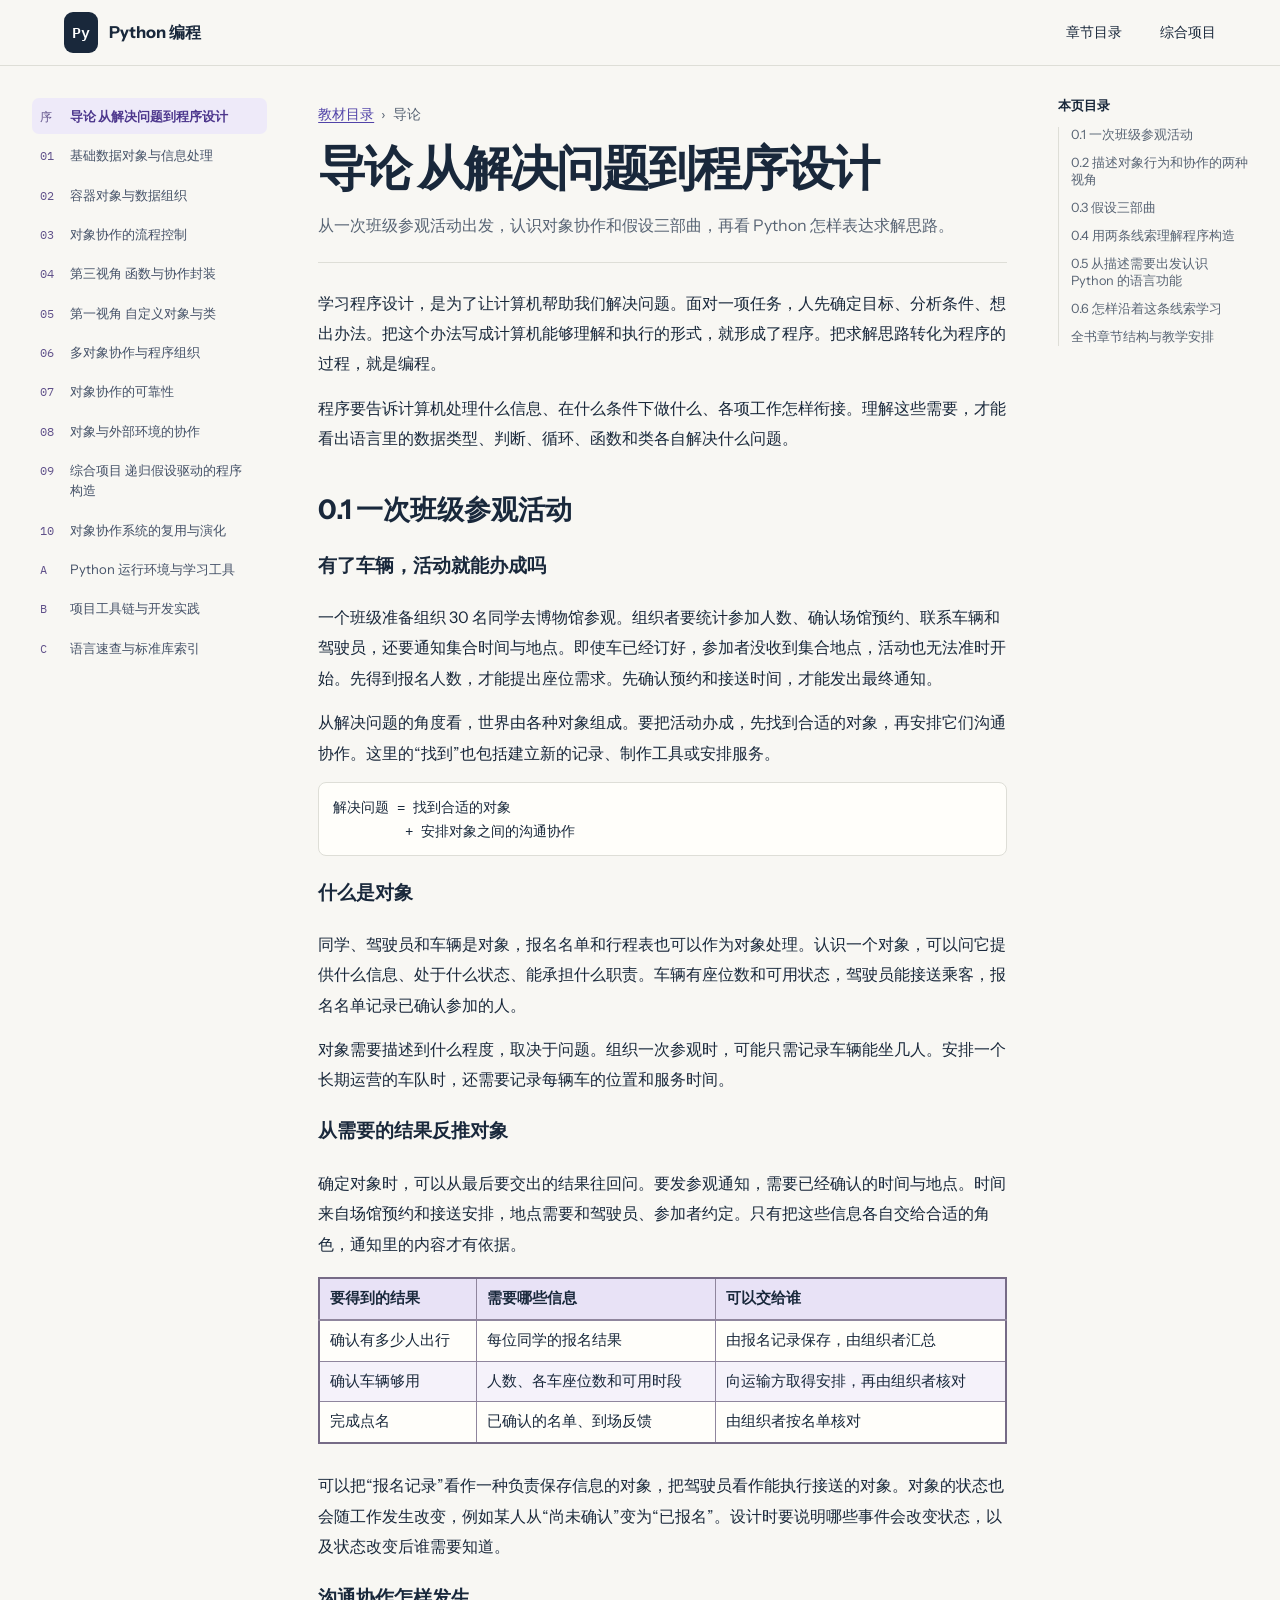
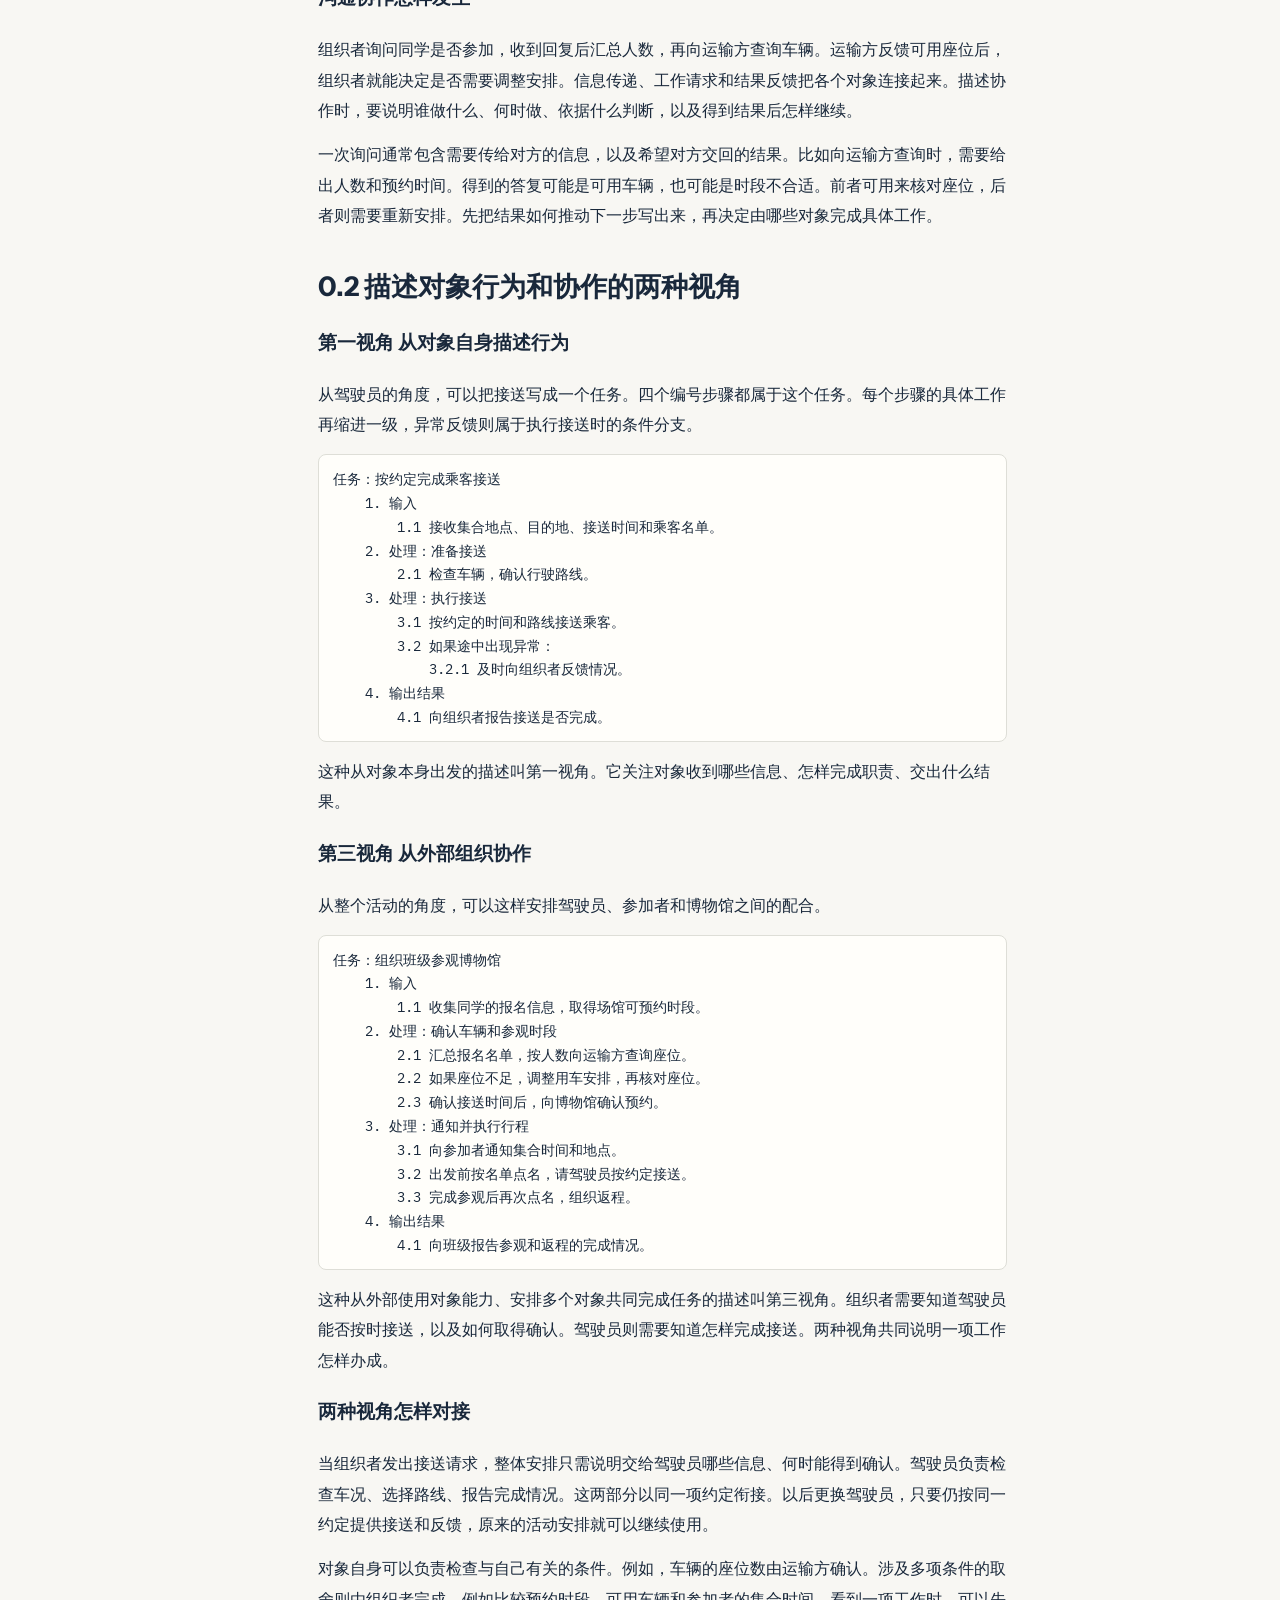
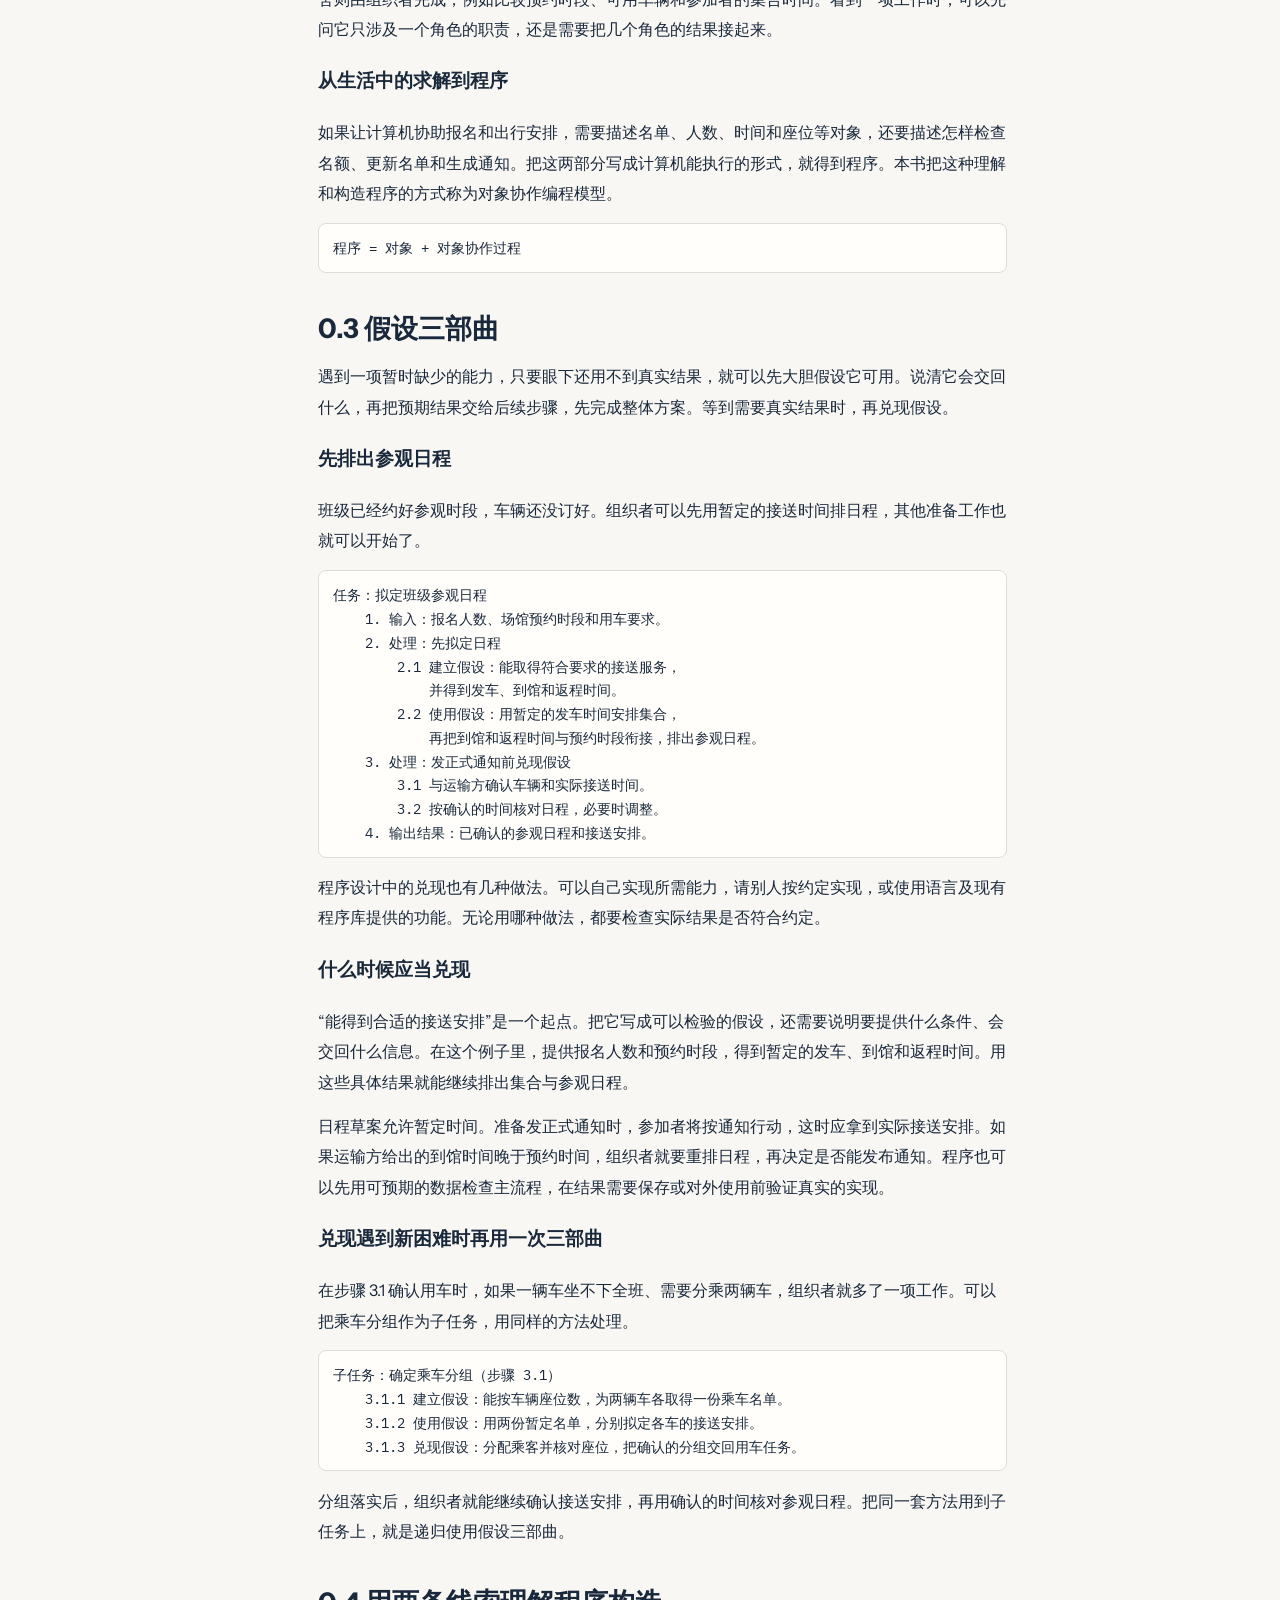
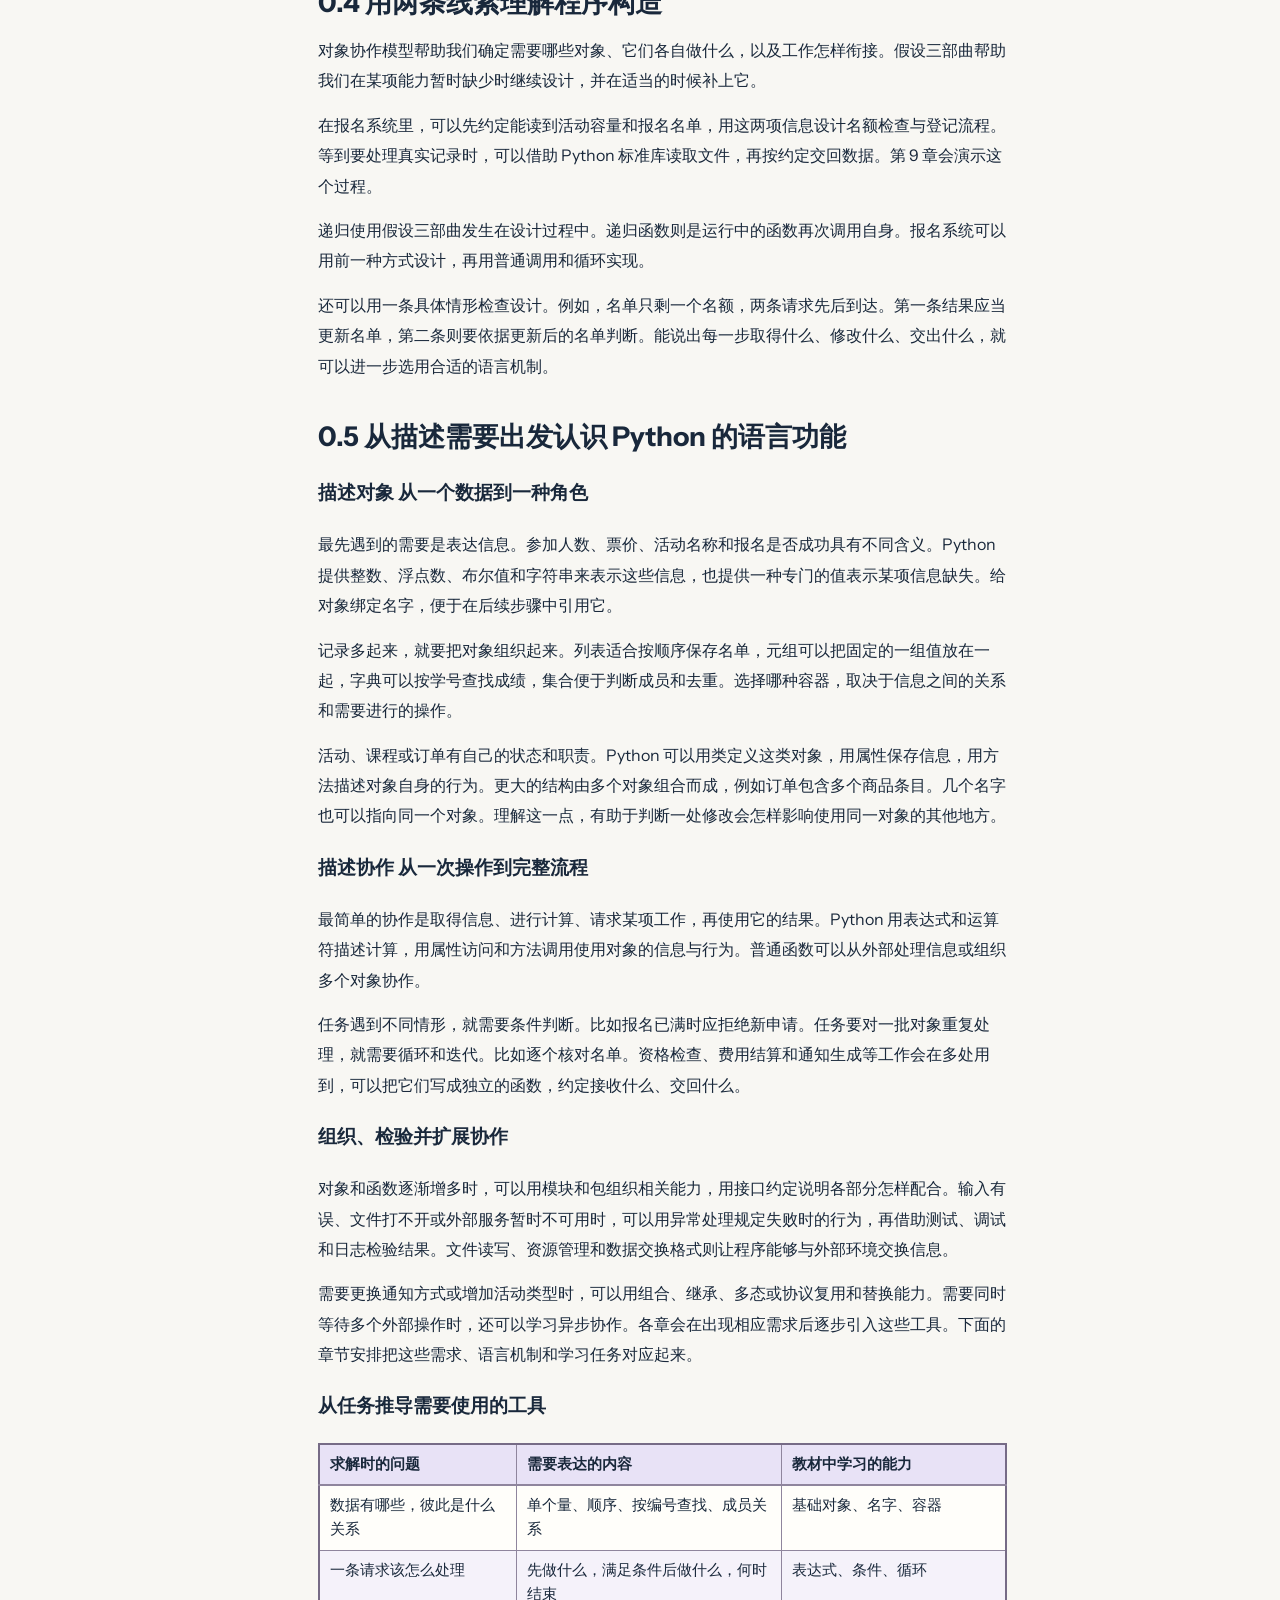
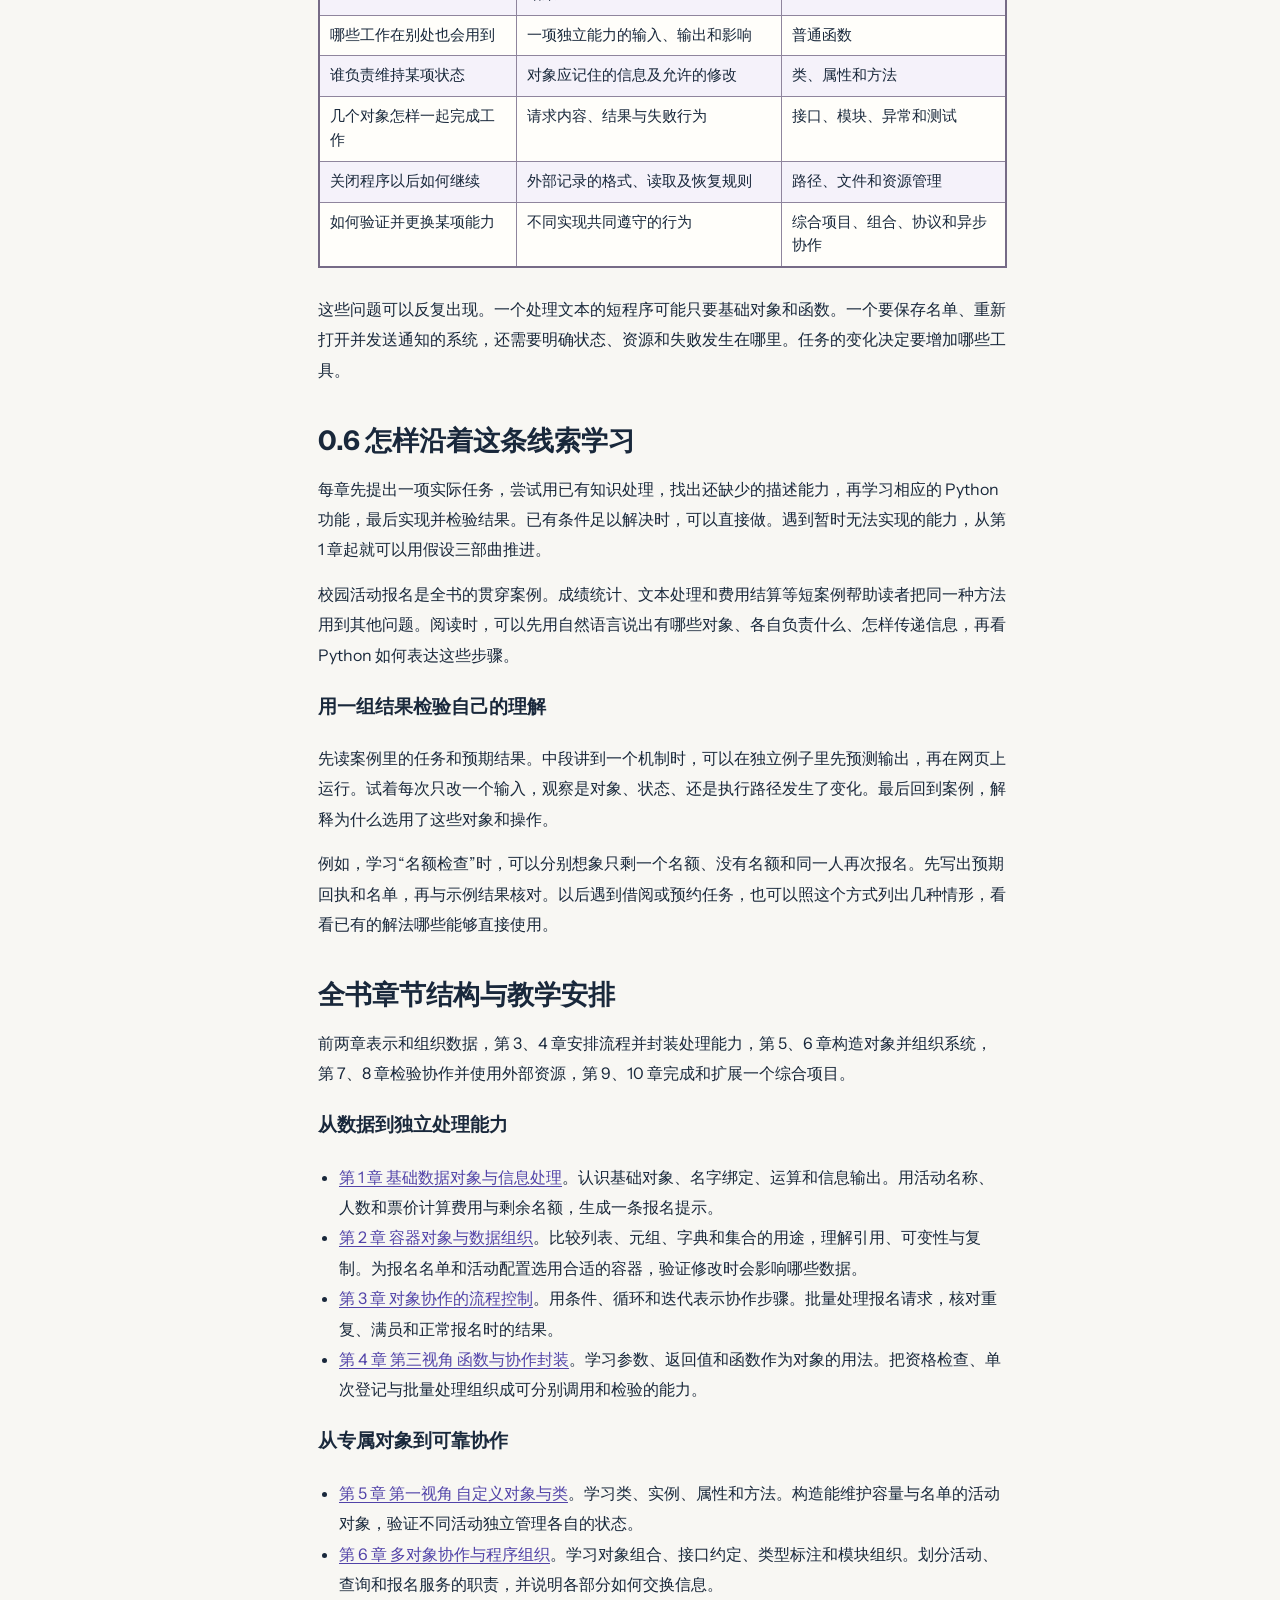
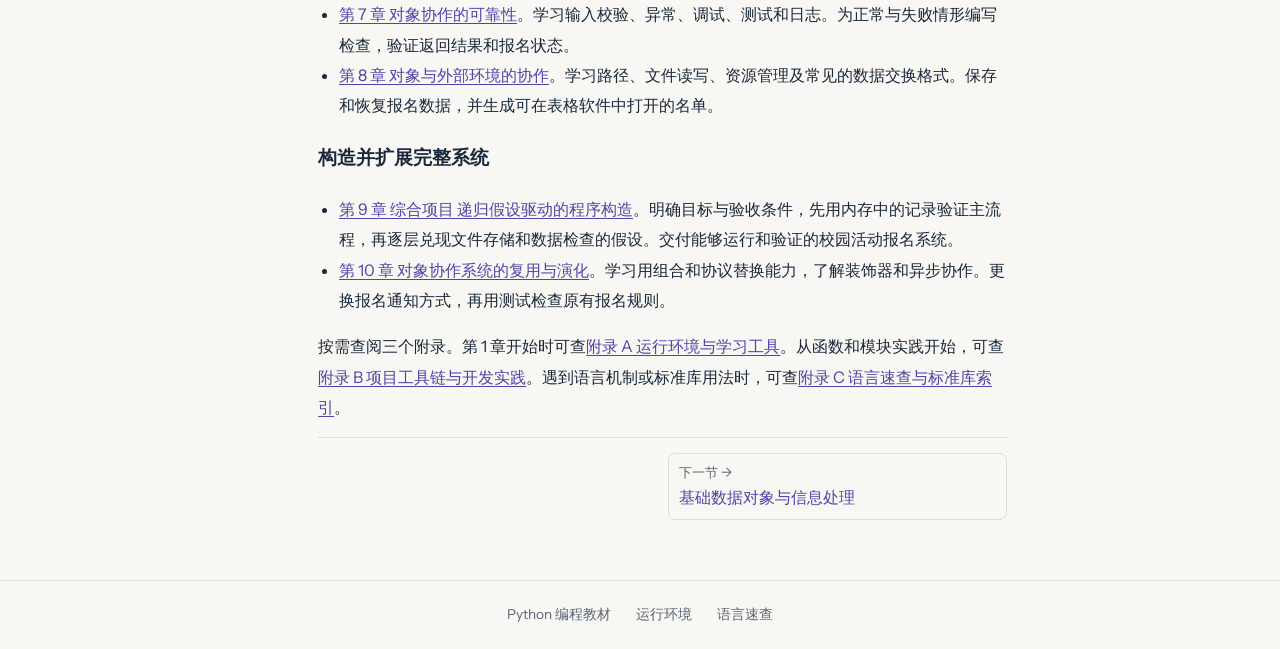
==== docs/chapter-00.html @ 14ff93ca "全面扩写 Python 教材与网页示例" ====
<!doctype html>
<html lang="zh-CN">
<head>
<meta charset="utf-8">
<meta name="viewport" content="width=device-width, initial-scale=1">
<meta name="color-scheme" content="light">
<meta name="description" content="以对象协作和假设三部曲为主线的 Python 编程教材。">
<title>导论 从解决问题到程序设计 · Python 编程</title>
<link rel="stylesheet" href="assets/style.css?v=466d49260340">
<script src="assets/site.js" defer></script>
</head>
<body class="">
<a class="skip" href="#main">跳到正文</a>
<header class="topbar"><div class="top-inner">
<a class="brand" href="index.html"><span aria-hidden="true">Py</span> Python 编程</a>
<nav aria-label="主导航"><a href="index.html#catalog">章节目录</a><a href="chapter-09.html">综合项目</a></nav>
</div></header>

<div class="lesson-layout">
 <aside class="side"><details class="mobile-nav" open><summary>章节目录</summary>
  <nav aria-label="章节目录"><a href="chapter-00.html" aria-current="page"><span class="nav-num">序</span><span>导论 从解决问题到程序设计</span><span class="nav-done" data-done="00"></span></a><a href="chapter-01.html"><span class="nav-num">01</span><span>基础数据对象与信息处理</span><span class="nav-done" data-done="01"></span></a><a href="chapter-02.html"><span class="nav-num">02</span><span>容器对象与数据组织</span><span class="nav-done" data-done="02"></span></a><a href="chapter-03.html"><span class="nav-num">03</span><span>对象协作的流程控制</span><span class="nav-done" data-done="03"></span></a><a href="chapter-04.html"><span class="nav-num">04</span><span>第三视角 函数与协作封装</span><span class="nav-done" data-done="04"></span></a><a href="chapter-05.html"><span class="nav-num">05</span><span>第一视角 自定义对象与类</span><span class="nav-done" data-done="05"></span></a><a href="chapter-06.html"><span class="nav-num">06</span><span>多对象协作与程序组织</span><span class="nav-done" data-done="06"></span></a><a href="chapter-07.html"><span class="nav-num">07</span><span>对象协作的可靠性</span><span class="nav-done" data-done="07"></span></a><a href="chapter-08.html"><span class="nav-num">08</span><span>对象与外部环境的协作</span><span class="nav-done" data-done="08"></span></a><a href="chapter-09.html"><span class="nav-num">09</span><span>综合项目 递归假设驱动的程序构造</span><span class="nav-done" data-done="09"></span></a><a href="chapter-10.html"><span class="nav-num">10</span><span>对象协作系统的复用与演化</span><span class="nav-done" data-done="10"></span></a><a href="chapter-A.html"><span class="nav-num">A</span><span>Python 运行环境与学习工具</span><span class="nav-done" data-done="A"></span></a><a href="chapter-B.html"><span class="nav-num">B</span><span>项目工具链与开发实践</span><span class="nav-done" data-done="B"></span></a><a href="chapter-C.html"><span class="nav-num">C</span><span>语言速查与标准库索引</span><span class="nav-done" data-done="C"></span></a></nav>
 </details></aside>
 <main id="main" class="lesson">
  <header class="lesson-head"><div class="crumb"><a href="index.html#catalog">教材目录</a> <span>›</span> 导论</div>
  <h1>导论 从解决问题到程序设计</h1><p>从一次班级参观活动出发，认识对象协作和假设三部曲，再看 Python 怎样表达求解思路。</p></header>
  <details class="lesson-contents"><summary>本页目录</summary>
   <nav aria-label="本页目录"><ol><li><a href="#section-1">0.1 一次班级参观活动</a></li><li><a href="#section-2">0.2 描述对象行为和协作的两种视角</a></li><li><a href="#section-3">0.3 假设三部曲</a></li><li><a href="#section-4">0.4 用两条线索理解程序构造</a></li><li><a href="#section-5">0.5 从描述需要出发认识 Python 的语言功能</a></li><li><a href="#section-6">0.6 怎样沿着这条线索学习</a></li><li><a href="#section-7">全书章节结构与教学安排</a></li></ol></nav>
  </details>
  <article><p>学习程序设计，是为了让计算机帮助我们解决问题。面对一项任务，人先确定目标、分析条件、想出办法。把这个办法写成计算机能够理解和执行的形式，就形成了程序。把求解思路转化为程序的过程，就是编程。</p>
<p>程序要告诉计算机处理什么信息、在什么条件下做什么、各项工作怎样衔接。理解这些需要，才能看出语言里的数据类型、判断、循环、函数和类各自解决什么问题。</p>
<h2 id="section-1">0.1 一次班级参观活动</h2>
<h3>有了车辆，活动就能办成吗</h3>
<p>一个班级准备组织 30 名同学去博物馆参观。组织者要统计参加人数、确认场馆预约、联系车辆和驾驶员，还要通知集合时间与地点。即使车已经订好，参加者没收到集合地点，活动也无法准时开始。先得到报名人数，才能提出座位需求。先确认预约和接送时间，才能发出最终通知。</p>
<p>从解决问题的角度看，世界由各种对象组成。要把活动办成，先找到合适的对象，再安排它们沟通协作。这里的“找到”也包括建立新的记录、制作工具或安排服务。</p>
<pre class="listing">解决问题 = 找到合适的对象
         + 安排对象之间的沟通协作</pre>
<h3>什么是对象</h3>
<p>同学、驾驶员和车辆是对象，报名名单和行程表也可以作为对象处理。认识一个对象，可以问它提供什么信息、处于什么状态、能承担什么职责。车辆有座位数和可用状态，驾驶员能接送乘客，报名名单记录已确认参加的人。</p>
<p>对象需要描述到什么程度，取决于问题。组织一次参观时，可能只需记录车辆能坐几人。安排一个长期运营的车队时，还需要记录每辆车的位置和服务时间。</p>
<h3>从需要的结果反推对象</h3>
<p>确定对象时，可以从最后要交出的结果往回问。要发参观通知，需要已经确认的时间与地点。时间来自场馆预约和接送安排，地点需要和驾驶员、参加者约定。只有把这些信息各自交给合适的角色，通知里的内容才有依据。</p>
<div class="lesson-table"><table><thead><tr><th scope="col">要得到的结果</th><th scope="col">需要哪些信息</th><th scope="col">可以交给谁</th></tr></thead><tbody><tr><td>确认有多少人出行</td><td>每位同学的报名结果</td><td>由报名记录保存，由组织者汇总</td></tr><tr><td>确认车辆够用</td><td>人数、各车座位数和可用时段</td><td>向运输方取得安排，再由组织者核对</td></tr><tr><td>完成点名</td><td>已确认的名单、到场反馈</td><td>由组织者按名单核对</td></tr></tbody></table></div>
<p>可以把“报名记录”看作一种负责保存信息的对象，把驾驶员看作能执行接送的对象。对象的状态也会随工作发生改变，例如某人从“尚未确认”变为“已报名”。设计时要说明哪些事件会改变状态，以及状态改变后谁需要知道。</p>
<h3>沟通协作怎样发生</h3>
<p>组织者询问同学是否参加，收到回复后汇总人数，再向运输方查询车辆。运输方反馈可用座位后，组织者就能决定是否需要调整安排。信息传递、工作请求和结果反馈把各个对象连接起来。描述协作时，要说明谁做什么、何时做、依据什么判断，以及得到结果后怎样继续。</p>
<p>一次询问通常包含需要传给对方的信息，以及希望对方交回的结果。比如向运输方查询时，需要给出人数和预约时间。得到的答复可能是可用车辆，也可能是时段不合适。前者可用来核对座位，后者则需要重新安排。先把结果如何推动下一步写出来，再决定由哪些对象完成具体工作。</p>
<h2 id="section-2">0.2 描述对象行为和协作的两种视角</h2>
<h3>第一视角 从对象自身描述行为</h3>
<p>从驾驶员的角度，可以把接送写成一个任务。四个编号步骤都属于这个任务。每个步骤的具体工作再缩进一级，异常反馈则属于执行接送时的条件分支。</p>
<pre class="listing">任务：按约定完成乘客接送
    1. 输入
        1.1 接收集合地点、目的地、接送时间和乘客名单。
    2. 处理：准备接送
        2.1 检查车辆，确认行驶路线。
    3. 处理：执行接送
        3.1 按约定的时间和路线接送乘客。
        3.2 如果途中出现异常：
            3.2.1 及时向组织者反馈情况。
    4. 输出结果
        4.1 向组织者报告接送是否完成。</pre>
<p>这种从对象本身出发的描述叫第一视角。它关注对象收到哪些信息、怎样完成职责、交出什么结果。</p>
<h3>第三视角 从外部组织协作</h3>
<p>从整个活动的角度，可以这样安排驾驶员、参加者和博物馆之间的配合。</p>
<pre class="listing">任务：组织班级参观博物馆
    1. 输入
        1.1 收集同学的报名信息，取得场馆可预约时段。
    2. 处理：确认车辆和参观时段
        2.1 汇总报名名单，按人数向运输方查询座位。
        2.2 如果座位不足，调整用车安排，再核对座位。
        2.3 确认接送时间后，向博物馆确认预约。
    3. 处理：通知并执行行程
        3.1 向参加者通知集合时间和地点。
        3.2 出发前按名单点名，请驾驶员按约定接送。
        3.3 完成参观后再次点名，组织返程。
    4. 输出结果
        4.1 向班级报告参观和返程的完成情况。</pre>
<p>这种从外部使用对象能力、安排多个对象共同完成任务的描述叫第三视角。组织者需要知道驾驶员能否按时接送，以及如何取得确认。驾驶员则需要知道怎样完成接送。两种视角共同说明一项工作怎样办成。</p>
<h3>两种视角怎样对接</h3>
<p>当组织者发出接送请求，整体安排只需说明交给驾驶员哪些信息、何时能得到确认。驾驶员负责检查车况、选择路线、报告完成情况。这两部分以同一项约定衔接。以后更换驾驶员，只要仍按同一约定提供接送和反馈，原来的活动安排就可以继续使用。</p>
<p>对象自身可以负责检查与自己有关的条件。例如，车辆的座位数由运输方确认。涉及多项条件的取舍则由组织者完成，例如比较预约时段、可用车辆和参加者的集合时间。看到一项工作时，可以先问它只涉及一个角色的职责，还是需要把几个角色的结果接起来。</p>
<h3>从生活中的求解到程序</h3>
<p>如果让计算机协助报名和出行安排，需要描述名单、人数、时间和座位等对象，还要描述怎样检查名额、更新名单和生成通知。把这两部分写成计算机能执行的形式，就得到程序。本书把这种理解和构造程序的方式称为对象协作编程模型。</p>
<pre class="listing">程序 = 对象 + 对象协作过程</pre>
<h2 id="section-3">0.3 假设三部曲</h2>
<p>遇到一项暂时缺少的能力，只要眼下还用不到真实结果，就可以先大胆假设它可用。说清它会交回什么，再把预期结果交给后续步骤，先完成整体方案。等到需要真实结果时，再兑现假设。</p>
<h3>先排出参观日程</h3>
<p>班级已经约好参观时段，车辆还没订好。组织者可以先用暂定的接送时间排日程，其他准备工作也就可以开始了。</p>
<pre class="listing">任务：拟定班级参观日程
    1. 输入：报名人数、场馆预约时段和用车要求。
    2. 处理：先拟定日程
        2.1 建立假设：能取得符合要求的接送服务，
            并得到发车、到馆和返程时间。
        2.2 使用假设：用暂定的发车时间安排集合，
            再把到馆和返程时间与预约时段衔接，排出参观日程。
    3. 处理：发正式通知前兑现假设
        3.1 与运输方确认车辆和实际接送时间。
        3.2 按确认的时间核对日程，必要时调整。
    4. 输出结果：已确认的参观日程和接送安排。</pre>
<p>程序设计中的兑现也有几种做法。可以自己实现所需能力，请别人按约定实现，或使用语言及现有程序库提供的功能。无论用哪种做法，都要检查实际结果是否符合约定。</p>
<h3>什么时候应当兑现</h3>
<p>“能得到合适的接送安排”是一个起点。把它写成可以检验的假设，还需要说明要提供什么条件、会交回什么信息。在这个例子里，提供报名人数和预约时段，得到暂定的发车、到馆和返程时间。用这些具体结果就能继续排出集合与参观日程。</p>
<p>日程草案允许暂定时间。准备发正式通知时，参加者将按通知行动，这时应拿到实际接送安排。如果运输方给出的到馆时间晚于预约时间，组织者就要重排日程，再决定是否能发布通知。程序也可以先用可预期的数据检查主流程，在结果需要保存或对外使用前验证真实的实现。</p>
<h3>兑现遇到新困难时再用一次三部曲</h3>
<p>在步骤 3.1 确认用车时，如果一辆车坐不下全班、需要分乘两辆车，组织者就多了一项工作。可以把乘车分组作为子任务，用同样的方法处理。</p>
<pre class="listing">子任务：确定乘车分组（步骤 3.1）
    3.1.1 建立假设：能按车辆座位数，为两辆车各取得一份乘车名单。
    3.1.2 使用假设：用两份暂定名单，分别拟定各车的接送安排。
    3.1.3 兑现假设：分配乘客并核对座位，把确认的分组交回用车任务。</pre>
<p>分组落实后，组织者就能继续确认接送安排，再用确认的时间核对参观日程。把同一套方法用到子任务上，就是递归使用假设三部曲。</p>
<h2 id="section-4">0.4 用两条线索理解程序构造</h2>
<p>对象协作模型帮助我们确定需要哪些对象、它们各自做什么，以及工作怎样衔接。假设三部曲帮助我们在某项能力暂时缺少时继续设计，并在适当的时候补上它。</p>
<p>在报名系统里，可以先约定能读到活动容量和报名名单，用这两项信息设计名额检查与登记流程。等到要处理真实记录时，可以借助 Python 标准库读取文件，再按约定交回数据。第 9 章会演示这个过程。</p>
<p>递归使用假设三部曲发生在设计过程中。递归函数则是运行中的函数再次调用自身。报名系统可以用前一种方式设计，再用普通调用和循环实现。</p>
<p>还可以用一条具体情形检查设计。例如，名单只剩一个名额，两条请求先后到达。第一条结果应当更新名单，第二条则要依据更新后的名单判断。能说出每一步取得什么、修改什么、交出什么，就可以进一步选用合适的语言机制。</p>
<h2 id="section-5">0.5 从描述需要出发认识 Python 的语言功能</h2>
<h3>描述对象 从一个数据到一种角色</h3>
<p>最先遇到的需要是表达信息。参加人数、票价、活动名称和报名是否成功具有不同含义。Python 提供整数、浮点数、布尔值和字符串来表示这些信息，也提供一种专门的值表示某项信息缺失。给对象绑定名字，便于在后续步骤中引用它。</p>
<p>记录多起来，就要把对象组织起来。列表适合按顺序保存名单，元组可以把固定的一组值放在一起，字典可以按学号查找成绩，集合便于判断成员和去重。选择哪种容器，取决于信息之间的关系和需要进行的操作。</p>
<p>活动、课程或订单有自己的状态和职责。Python 可以用类定义这类对象，用属性保存信息，用方法描述对象自身的行为。更大的结构由多个对象组合而成，例如订单包含多个商品条目。几个名字也可以指向同一个对象。理解这一点，有助于判断一处修改会怎样影响使用同一对象的其他地方。</p>
<h3>描述协作 从一次操作到完整流程</h3>
<p>最简单的协作是取得信息、进行计算、请求某项工作，再使用它的结果。Python 用表达式和运算符描述计算，用属性访问和方法调用使用对象的信息与行为。普通函数可以从外部处理信息或组织多个对象协作。</p>
<p>任务遇到不同情形，就需要条件判断。比如报名已满时应拒绝新申请。任务要对一批对象重复处理，就需要循环和迭代。比如逐个核对名单。资格检查、费用结算和通知生成等工作会在多处用到，可以把它们写成独立的函数，约定接收什么、交回什么。</p>
<h3>组织、检验并扩展协作</h3>
<p>对象和函数逐渐增多时，可以用模块和包组织相关能力，用接口约定说明各部分怎样配合。输入有误、文件打不开或外部服务暂时不可用时，可以用异常处理规定失败时的行为，再借助测试、调试和日志检验结果。文件读写、资源管理和数据交换格式则让程序能够与外部环境交换信息。</p>
<p>需要更换通知方式或增加活动类型时，可以用组合、继承、多态或协议复用和替换能力。需要同时等待多个外部操作时，还可以学习异步协作。各章会在出现相应需求后逐步引入这些工具。下面的章节安排把这些需求、语言机制和学习任务对应起来。</p>
<h3>从任务推导需要使用的工具</h3>
<div class="lesson-table"><table><thead><tr><th scope="col">求解时的问题</th><th scope="col">需要表达的内容</th><th scope="col">教材中学习的能力</th></tr></thead><tbody><tr><td>数据有哪些，彼此是什么关系</td><td>单个量、顺序、按编号查找、成员关系</td><td>基础对象、名字、容器</td></tr><tr><td>一条请求该怎么处理</td><td>先做什么，满足条件后做什么，何时结束</td><td>表达式、条件、循环</td></tr><tr><td>哪些工作在别处也会用到</td><td>一项独立能力的输入、输出和影响</td><td>普通函数</td></tr><tr><td>谁负责维持某项状态</td><td>对象应记住的信息及允许的修改</td><td>类、属性和方法</td></tr><tr><td>几个对象怎样一起完成工作</td><td>请求内容、结果与失败行为</td><td>接口、模块、异常和测试</td></tr><tr><td>关闭程序以后如何继续</td><td>外部记录的格式、读取及恢复规则</td><td>路径、文件和资源管理</td></tr><tr><td>如何验证并更换某项能力</td><td>不同实现共同遵守的行为</td><td>综合项目、组合、协议和异步协作</td></tr></tbody></table></div>
<p>这些问题可以反复出现。一个处理文本的短程序可能只要基础对象和函数。一个要保存名单、重新打开并发送通知的系统，还需要明确状态、资源和失败发生在哪里。任务的变化决定要增加哪些工具。</p>
<h2 id="section-6">0.6 怎样沿着这条线索学习</h2>
<p>每章先提出一项实际任务，尝试用已有知识处理，找出还缺少的描述能力，再学习相应的 Python 功能，最后实现并检验结果。已有条件足以解决时，可以直接做。遇到暂时无法实现的能力，从第 1 章起就可以用假设三部曲推进。</p>
<p>校园活动报名是全书的贯穿案例。成绩统计、文本处理和费用结算等短案例帮助读者把同一种方法用到其他问题。阅读时，可以先用自然语言说出有哪些对象、各自负责什么、怎样传递信息，再看 Python 如何表达这些步骤。</p>
<h3>用一组结果检验自己的理解</h3>
<p>先读案例里的任务和预期结果。中段讲到一个机制时，可以在独立例子里先预测输出，再在网页上运行。试着每次只改一个输入，观察是对象、状态、还是执行路径发生了变化。最后回到案例，解释为什么选用了这些对象和操作。</p>
<p>例如，学习“名额检查”时，可以分别想象只剩一个名额、没有名额和同一人再次报名。先写出预期回执和名单，再与示例结果核对。以后遇到借阅或预约任务，也可以照这个方式列出几种情形，看看已有的解法哪些能够直接使用。</p>
<h2 id="section-7">全书章节结构与教学安排</h2>
<p>前两章表示和组织数据，第 3、4 章安排流程并封装处理能力，第 5、6 章构造对象并组织系统，第 7、8 章检验协作并使用外部资源，第 9、10 章完成和扩展一个综合项目。</p>
<h3>从数据到独立处理能力</h3>
<ul><li><a href="chapter-01.html">第 1 章 基础数据对象与信息处理</a>。认识基础对象、名字绑定、运算和信息输出。用活动名称、人数和票价计算费用与剩余名额，生成一条报名提示。</li><li><a href="chapter-02.html">第 2 章 容器对象与数据组织</a>。比较列表、元组、字典和集合的用途，理解引用、可变性与复制。为报名名单和活动配置选用合适的容器，验证修改时会影响哪些数据。</li><li><a href="chapter-03.html">第 3 章 对象协作的流程控制</a>。用条件、循环和迭代表示协作步骤。批量处理报名请求，核对重复、满员和正常报名时的结果。</li><li><a href="chapter-04.html">第 4 章 第三视角 函数与协作封装</a>。学习参数、返回值和函数作为对象的用法。把资格检查、单次登记与批量处理组织成可分别调用和检验的能力。</li></ul>
<h3>从专属对象到可靠协作</h3>
<ul><li><a href="chapter-05.html">第 5 章 第一视角 自定义对象与类</a>。学习类、实例、属性和方法。构造能维护容量与名单的活动对象，验证不同活动独立管理各自的状态。</li><li><a href="chapter-06.html">第 6 章 多对象协作与程序组织</a>。学习对象组合、接口约定、类型标注和模块组织。划分活动、查询和报名服务的职责，并说明各部分如何交换信息。</li><li><a href="chapter-07.html">第 7 章 对象协作的可靠性</a>。学习输入校验、异常、调试、测试和日志。为正常与失败情形编写检查，验证返回结果和报名状态。</li><li><a href="chapter-08.html">第 8 章 对象与外部环境的协作</a>。学习路径、文件读写、资源管理及常见的数据交换格式。保存和恢复报名数据，并生成可在表格软件中打开的名单。</li></ul>
<h3>构造并扩展完整系统</h3>
<ul><li><a href="chapter-09.html">第 9 章 综合项目 递归假设驱动的程序构造</a>。明确目标与验收条件，先用内存中的记录验证主流程，再逐层兑现文件存储和数据检查的假设。交付能够运行和验证的校园活动报名系统。</li><li><a href="chapter-10.html">第 10 章 对象协作系统的复用与演化</a>。学习用组合和协议替换能力，了解装饰器和异步协作。更换报名通知方式，再用测试检查原有报名规则。</li></ul>
<p>按需查阅三个附录。第 1 章开始时可查<a href="chapter-A.html">附录 A 运行环境与学习工具</a>。从函数和模块实践开始，可查<a href="chapter-B.html">附录 B 项目工具链与开发实践</a>。遇到语言机制或标准库用法时，可查<a href="chapter-C.html">附录 C 语言速查与标准库索引</a>。</p></article>
  
  <nav class="adjacent" aria-label="前后章节"><span></span><a href="chapter-01.html"><small>下一节 →</small>基础数据对象与信息处理</a></nav>
 </main>
 <aside class="outline"><p>本页目录</p><nav aria-label="本页目录"><ol><li><a href="#section-1">0.1 一次班级参观活动</a></li><li><a href="#section-2">0.2 描述对象行为和协作的两种视角</a></li><li><a href="#section-3">0.3 假设三部曲</a></li><li><a href="#section-4">0.4 用两条线索理解程序构造</a></li><li><a href="#section-5">0.5 从描述需要出发认识 Python 的语言功能</a></li><li><a href="#section-6">0.6 怎样沿着这条线索学习</a></li><li><a href="#section-7">全书章节结构与教学安排</a></li></ol></nav></aside>
</div>
<footer class="site-footer"><a href="index.html">Python 编程教材</a><a href="chapter-A.html">运行环境</a><a href="chapter-C.html">语言速查</a></footer>
</body></html>
---- docs/assets/style.css ----
@import url("https://fonts.googleapis.com/css2?family=IBM+Plex+Mono:wght@400;500;600&family=Instrument+Sans:wght@400;500;600;700&display=swap");

:root {
  --paper: #f8f7f3;
  --white: #fffefa;
  --ink: #19283b;
  --muted: #586474;
  --rule: #deded7;
  --purple: #5143a8;
  --purple-soft: #eeeaf9;
  --peach: #f5e7df;
  --dark: #1b2437;
  --mono: "IBM Plex Mono", Consolas, monospace;
  font-family: "Instrument Sans", "Microsoft YaHei", "PingFang SC", system-ui, sans-serif;
  color: var(--ink);
  background: var(--paper);
}
* { box-sizing: border-box; }
[hidden] { display: none !important; }
html { scroll-padding-top: 82px; }
body { margin: 0; }
a { color: var(--purple); text-underline-offset: 3px; }
a:hover { text-decoration-thickness: 2px; }
button, input, textarea { font: inherit; }
button { cursor: pointer; }
button:disabled { cursor: default; opacity: .58; }
:focus-visible { outline: 3px solid #8264d9; outline-offset: 3px; }
.skip { position: fixed; top: 12px; left: 12px; transform: translateY(-180%); background: white; z-index: 20; padding: 10px; }
.skip:focus { transform: none; }
.topbar { position: sticky; top: 0; z-index: 4; background: var(--paper); border-bottom: 1px solid var(--rule); }
.top-inner { max-width: 1440px; min-height: 65px; margin: auto; padding: 0 5%; display: flex; align-items: center; justify-content: space-between; gap: 12px; }
.top-inner a { text-decoration: none; color: var(--ink); }
.brand { font-size: 1.03rem; font-weight: 700; display: flex; align-items: center; gap: 11px; white-space: nowrap; }
.brand span { border-radius: 9px; background: var(--ink); color: white; font: 600 .93rem var(--mono); padding: 8px; }
.top-inner nav { display: flex; gap: clamp(12px, 4vw, 38px); font-size: .9rem; }
.top-inner nav a:hover { color: var(--purple); }
.home-width { width: min(1160px, 90%); margin-inline: auto; }
.hero { background: linear-gradient(110deg, #f6eee1 0%, var(--peach) 58%, #eae2f5 100%); border-bottom: 1px solid #e6d8d6; }
.hero-grid { min-height: 438px; display: grid; grid-template-columns: 1fr .85fr; align-items: center; gap: clamp(26px, 6vw, 92px); padding-block: 54px 61px; }
.eyebrow { color: #5d4f82; margin: 0 0 14px; font-size: .92rem; font-weight: 700; letter-spacing: .09em; }
.hero h1 { margin: 0; font-size: clamp(2.65rem, 6vw, 5.35rem); letter-spacing: -.055em; line-height: 1.08; font-weight: 700; }
.hero h1 span { display: block; color: #55427f; font-size: .47em; letter-spacing: -.035em; margin-top: .37em; }
.hero-summary { color: #46536b; font-size: 1rem; line-height: 1.9; max-width: 420px; margin: 22px 0 26px; }
.hero-links { display: flex; gap: 12px; flex-wrap: wrap; }
.primary, .secondary, .complete { display: inline-flex; gap: 14px; align-items: center; padding: 11px 17px; border-radius: 8px; text-decoration: none; font-weight: 700; border: 1px solid transparent; }
.primary { background: var(--purple); color: white; }
.primary:hover { background: #43368e; }
.secondary { color: var(--ink); background: #ffffff62; border-color: #cfc0d2; }
.secondary:hover { background: white; }
.small { padding: 7px 12px; font-size: .86rem; }
.terminal { min-width: 0; align-self: center; background: var(--dark); color: #f0ecfa; border: 1px solid #42516b; border-radius: 17px; overflow: hidden; box-shadow: 0 22px 52px #48335026; transform: rotate(-1.5deg); }
.terminal-bar { display: flex; justify-content: space-between; align-items: center; border-bottom: 1px solid #3d485e; padding: 13px 18px; color: #cbd2e2; font: 500 .76rem var(--mono); gap: 8px; }
.terminal-bar > span:last-child { color: #b7a6ed; font-size: .64rem; }
.lights { display: flex; gap: 5px; }
.lights i, .editor-bar i { width: 8px; height: 8px; display: inline-block; border-radius: 50%; background: #f0a9a0; }
.lights i:nth-child(2) { background: #edca8a; }
.lights i:nth-child(3) { background: #a8d6be; }
.terminal-code { padding: 18px 20px 13px; }
.terminal pre { margin: 0 0 16px; overflow: auto; font: 400 clamp(.72rem, 1.3vw, .95rem)/1.75 var(--mono); }
.terminal pre code { font: inherit; }
.terminal-code .code-comment { color: #aebacf; }
.terminal-code b { color: #efc887; }
.terminal-code strong { color: #c3acf4; }
.terminal-code em { font-style: normal; color: #9fdbbe; }
.terminal-output { color: #b1e0c8; border-top: 1px solid #414c62; padding-top: 12px; font: 500 .87rem var(--mono); }
.terminal-output span { color: #a295d7; margin-right: 6px; }
.terminal > a { display: flex; justify-content: space-between; color: #e0d8f9; padding: 12px 20px; background: #28324a; font-size: .86rem; text-decoration: none; }
.terminal > a:hover { background: #343f5c; }
.catalog { padding-block: 52px 68px; }
.catalog-head { display: flex; justify-content: space-between; align-items: end; gap: 14px; margin-bottom: 20px; }
.catalog-head h2 { font-size: clamp(1.8rem, 4vw, 2.4rem); margin: 0; letter-spacing: -.025em; }
.catalog-head p { margin: 8px 0 0; color: var(--muted); }
.progress { display: grid; gap: 6px; font-size: .86rem; color: var(--muted); }
progress { width: min(155px, 25vw); accent-color: var(--purple); height: 9px; }
.search { display: flex; align-items: center; border: 1px solid var(--rule); border-radius: 9px; background: var(--white); padding: 4px 12px; margin-bottom: 28px; gap: 8px; max-width: 390px; }
.search span { font-size: 1.4rem; color: var(--purple); }
.search input { width: 100%; min-width: 0; padding: 8px 0; border: 0; background: transparent; color: var(--ink); }
.search:focus-within { outline: 2px solid #8264d9; }
.search input:focus { outline: 0; }
.catalog-group + .catalog-group { margin-top: 33px; }
.catalog-group h3 { font-size: 1.1rem; margin: 0 0 11px; }
.catalog-group h3 small { margin-left: 10px; color: var(--muted); font: .74rem var(--mono); }
.catalog-group > div { display: grid; grid-template-columns: repeat(2, minmax(0, 1fr)); gap: 11px; }
.chapter-card { display: grid; grid-template-columns: auto 1fr auto; gap: 13px; align-items: start; min-height: 99px; color: var(--ink); background: var(--white); border: 1px solid var(--rule); border-radius: 11px; padding: 15px; text-decoration: none; }
.chapter-card:hover { border-color: #9e8fca; background: #faf7ff; }
.chapter-num { display: grid; place-items: center; min-width: 36px; min-height: 36px; color: #594699; background: var(--purple-soft); border-radius: 8px; font: 600 .85rem var(--mono); }
.chapter-info { display: grid; gap: 5px; line-height: 1.55; }
.chapter-info > span { color: var(--muted); font-size: .86rem; }
.card-arrow { color: #63548f; }
.done { color: #177347; font-weight: 700; }
.site-footer { display: flex; justify-content: center; flex-wrap: wrap; gap: 25px; border-top: 1px solid var(--rule); padding: 25px 15px; font-size: .85rem; }
.site-footer a { color: var(--muted); text-decoration: none; }
.lesson-layout { width: min(1420px, 95%); margin: auto; display: grid; grid-template-columns: minmax(190px, 235px) minmax(0, 740px) minmax(130px, 190px); justify-content: center; gap: clamp(20px, 4vw, 58px); }
.side, .outline { position: sticky; top: 66px; align-self: start; padding: 32px 0; max-height: calc(100dvh - 66px); overflow: auto; scrollbar-width: thin; }
.side summary { display: none; }
.side nav { display: grid; gap: 3px; }
.side a { display: grid; grid-template-columns: 25px minmax(0, 1fr) 11px; gap: 5px; align-items: baseline; padding: 8px; border-radius: 7px; font-size: .82rem; line-height: 1.55; color: #455268; text-decoration: none; }
.side a:hover, .side a[aria-current] { color: #4d378d; background: var(--purple-soft); }
.side a[aria-current] { font-weight: 700; }
.nav-num { color: #60518a; font: .77rem var(--mono); }
.outline { font-size: .8rem; }
.outline > p { margin: 0 0 12px; font-weight: 700; }
:is(.outline, .lesson-contents) ol { margin: 0; list-style: none; padding: 0 0 0 12px; border-left: 1px solid var(--rule); }
:is(.outline, .lesson-contents) li + li { margin-top: 11px; }
:is(.outline, .lesson-contents) a { color: var(--muted); text-decoration: none; }
:is(.outline, .lesson-contents) a:hover { color: var(--purple); }
.lesson-contents { display: none; }
.lesson { padding: 40px 0 60px; min-width: 0; }
.crumb { color: var(--muted); font-size: .86rem; margin: 0 0 15px; }
.crumb span { margin: 0 4px; }
.lesson-head { padding-bottom: 23px; border-bottom: 1px solid var(--rule); margin-bottom: 25px; }
.lesson h1 { font-size: clamp(2rem, 4vw, 3rem); line-height: 1.22; margin: 0 0 13px; letter-spacing: -.04em; }
.lesson-head p { color: var(--muted); line-height: 1.75; margin: 0; }
article { font-size: 1rem; line-height: 1.9; overflow-wrap: anywhere; }
article h2 { line-height: 1.45; font-size: clamp(1.35rem, 2.7vw, 1.7rem); margin: 36px 0 13px; }
article p { margin: 0 0 14px; }
article ul { padding-left: 1.3em; }
article code { background: var(--purple-soft); color: #48376e; border-radius: 4px; padding: 1px 4px; font: .92em var(--mono); }
.lesson-table, .sim-table { overflow-x: auto; }
.lesson-table { margin: 18px 0 26px; }
article table { width: 100%; border-collapse: collapse; border: 2px solid #766b86; background: var(--white); font-size: .93rem; line-height: 1.6; }
article :is(th, td) { border: 1px solid #8f859d; padding: 8px 10px; text-align: left; vertical-align: top; }
article th { background: #e8e2f6; border-bottom: 2px solid #8f859d; }
article tbody tr:nth-child(even) { background: #f5f2fa; }
.listing { padding: 12px 14px; border: 1px solid var(--rule); border-radius: 8px; background: var(--white); overflow: auto; font: .9rem/1.65 var(--mono); }
.playground { color: #f0ecfa; background: var(--dark); border: 1px solid #33415c; border-radius: 11px; overflow: hidden; margin: 19px 0 25px; }
.editor-bar, .runner-bar { display: flex; flex-wrap: wrap; align-items: center; justify-content: space-between; gap: 7px; padding: 9px 12px; background: #28324a; font-size: .82rem; }
.editor-bar > div { display: flex; align-items: center; gap: 7px; }
.editor-bar i { background: #a8d6be; margin-right: 5px; }
.editor-bar a { color: #e4d7ff; }
.quiet { color: inherit; border: 1px solid currentColor; background: transparent; border-radius: 6px; padding: 4px 8px; font-size: .82rem; }
.quiet:hover { text-decoration: underline; }
.playground textarea { display: block; resize: vertical; min-height: 95px; width: 100%; border: 0; border-radius: 0; padding: 13px 15px; background: #1b2437; color: #e9eef9; font: 400 .88rem/1.65 var(--mono); white-space: pre; tab-size: 4; overflow: auto; }
.playground textarea:focus-visible { outline-offset: -3px; }
.runner-bar { justify-content: start; color: #ced6e8; }
.runner-bar span { margin-left: auto; font-family: var(--mono); }
.output { margin: 0; max-height: 18rem; overflow: auto; padding: 12px 15px; background: #141d2e; color: #b1e0c8; white-space: pre-wrap; font: .86rem/1.65 var(--mono); }
.answer, .quiz, .simulator { background: var(--white); border: 1px solid var(--rule); border-radius: 9px; padding: 14px 17px; margin: 12px 0 22px; }
.answer p, .quiz details p { margin: 10px 0 0; }
summary { cursor: pointer; font-weight: 600; }
.quiz fieldset { border: 0; padding: 0; margin: 0 0 13px; }
.quiz legend { padding: 0; font-weight: 700; }
.quiz label { display: block; margin-top: 7px; }
.quiz input { accent-color: var(--purple); }
.quiz .feedback { margin: 9px 0 0; font-weight: 600; }
.quiz .feedback[data-result="correct"] { color: #176741; }
.quiz details { margin-top: 9px; }
.simulator h3 { margin: 0; }
.simulator label { display: grid; gap: 4px; margin: 0 0 10px; font-size: .88rem; }
.simulator input, .simulator textarea { border: 1px solid #aba7b8; border-radius: 5px; padding: 6px 8px; background: white; color: var(--ink); }
.simulator input { width: 90px; }
.simulator textarea { resize: vertical; }
.sim-actions { display: flex; flex-wrap: wrap; gap: 9px; align-items: center; }
.sim-status { font-size: .84rem; color: var(--muted); }
.sim-table { margin-top: 12px; }
.sim-table table { font-size: .86rem; }
.sim-table :is(th, td) { padding: 5px 7px; }
.complete { margin: 15px 0 22px; color: var(--purple); background: var(--white); border-color: #ad9dcf; }
.complete[aria-pressed="true"] { color: #176741; border-color: #8ab8a2; }
.adjacent { display: grid; grid-template-columns: 1fr 1fr; gap: 10px; border-top: 1px solid var(--rule); padding-top: 15px; }
.adjacent a { border: 1px solid var(--rule); padding: 10px; border-radius: 7px; text-decoration: none; }
.adjacent a:hover { border-color: #ad9dcf; }
.adjacent small { display: block; color: var(--muted); margin-bottom: 5px; }
@media (max-width: 1120px) {
  .lesson-layout { grid-template-columns: minmax(175px, 210px) minmax(0, 720px); }
  .outline { display: none; }
  .lesson-contents { display: block; margin: 0 0 24px; padding: 10px 14px; border: 1px solid var(--rule); border-radius: 7px; background: var(--white); }
  .lesson-contents nav { margin-top: 10px; font-size: .92rem; }
}
@media (max-width: 760px) {
  .hero-grid { grid-template-columns: 1fr; gap: 30px; padding-block: 38px 41px; }
  .terminal { transform: none; }
  .catalog { padding-top: 36px; }
  .catalog-group > div { grid-template-columns: 1fr; }
  .lesson-layout { width: 91%; display: block; }
  .side { position: static; padding: 14px 0 0; max-height: none; }
  .side summary { display: list-item; padding: 8px 10px; background: var(--purple-soft); border-radius: 7px; }
  .side nav { padding-top: 6px; }
  .lesson { padding-top: 24px; }
}
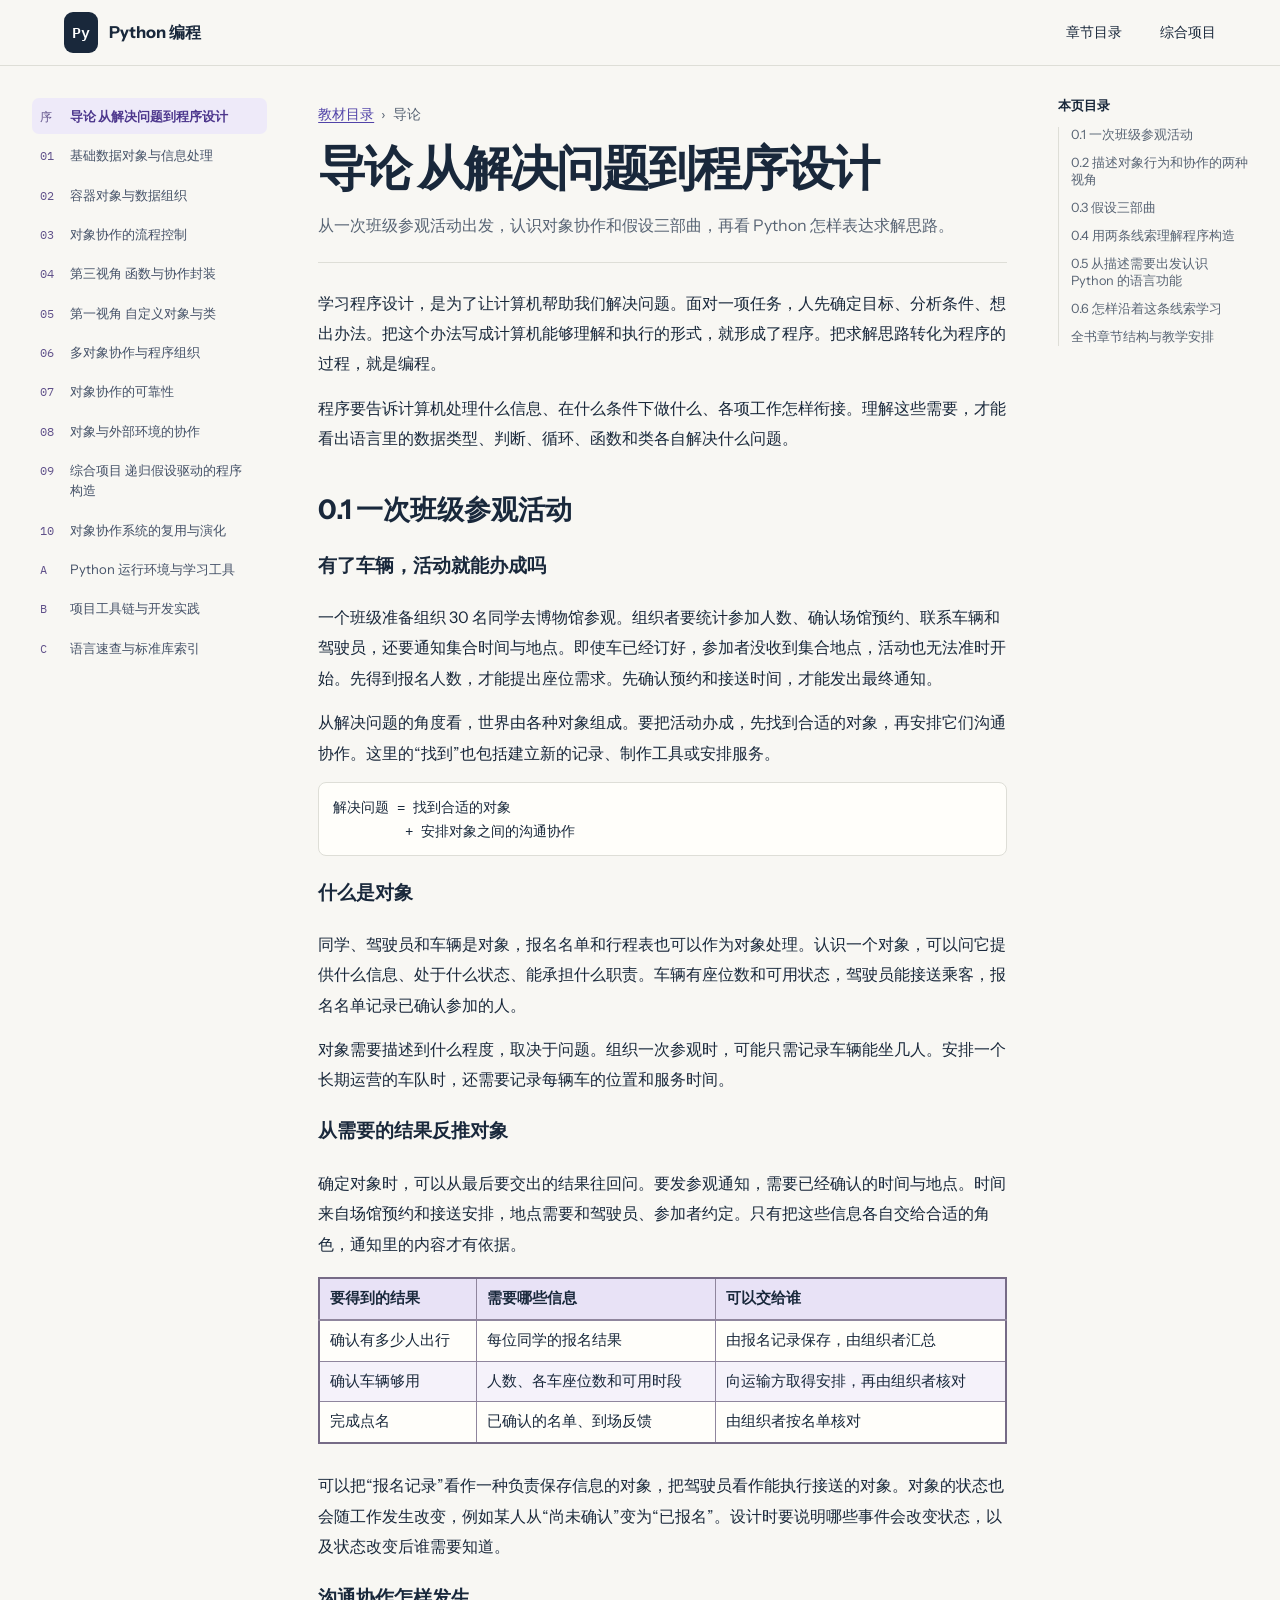
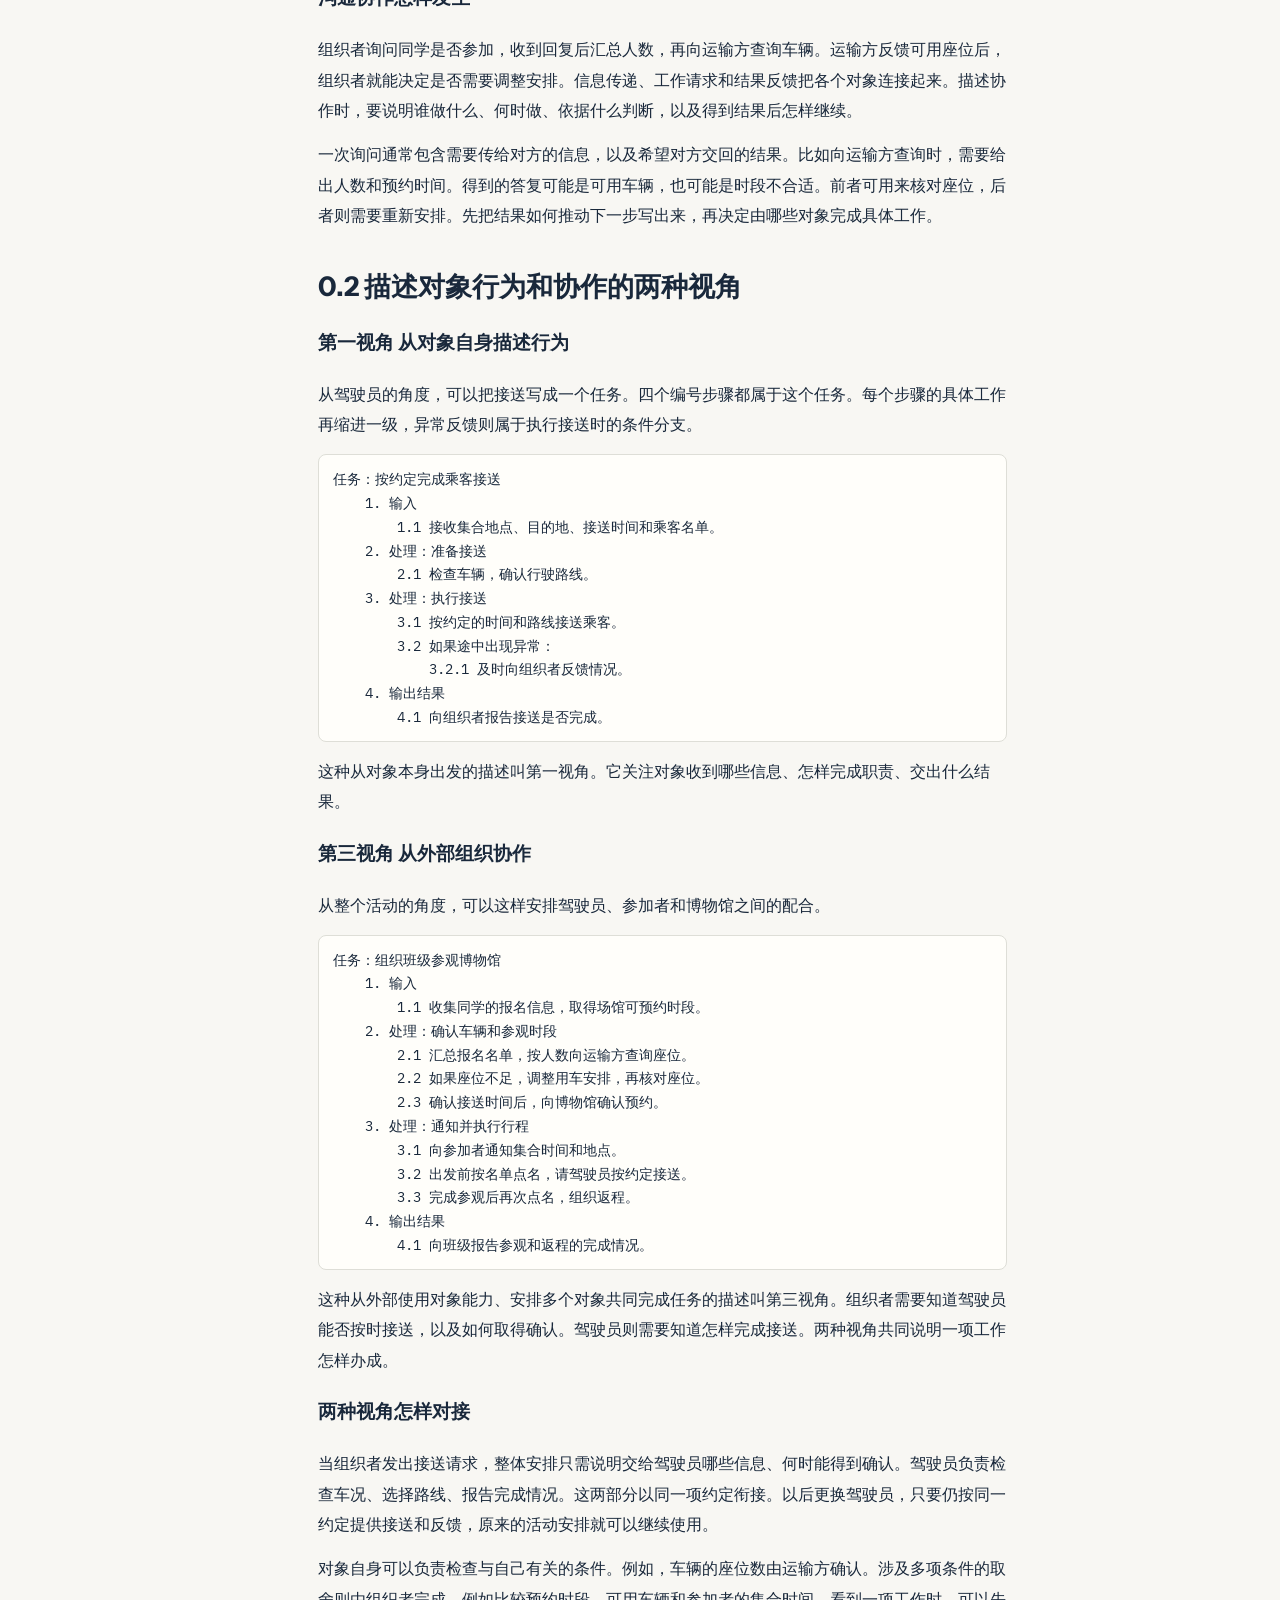
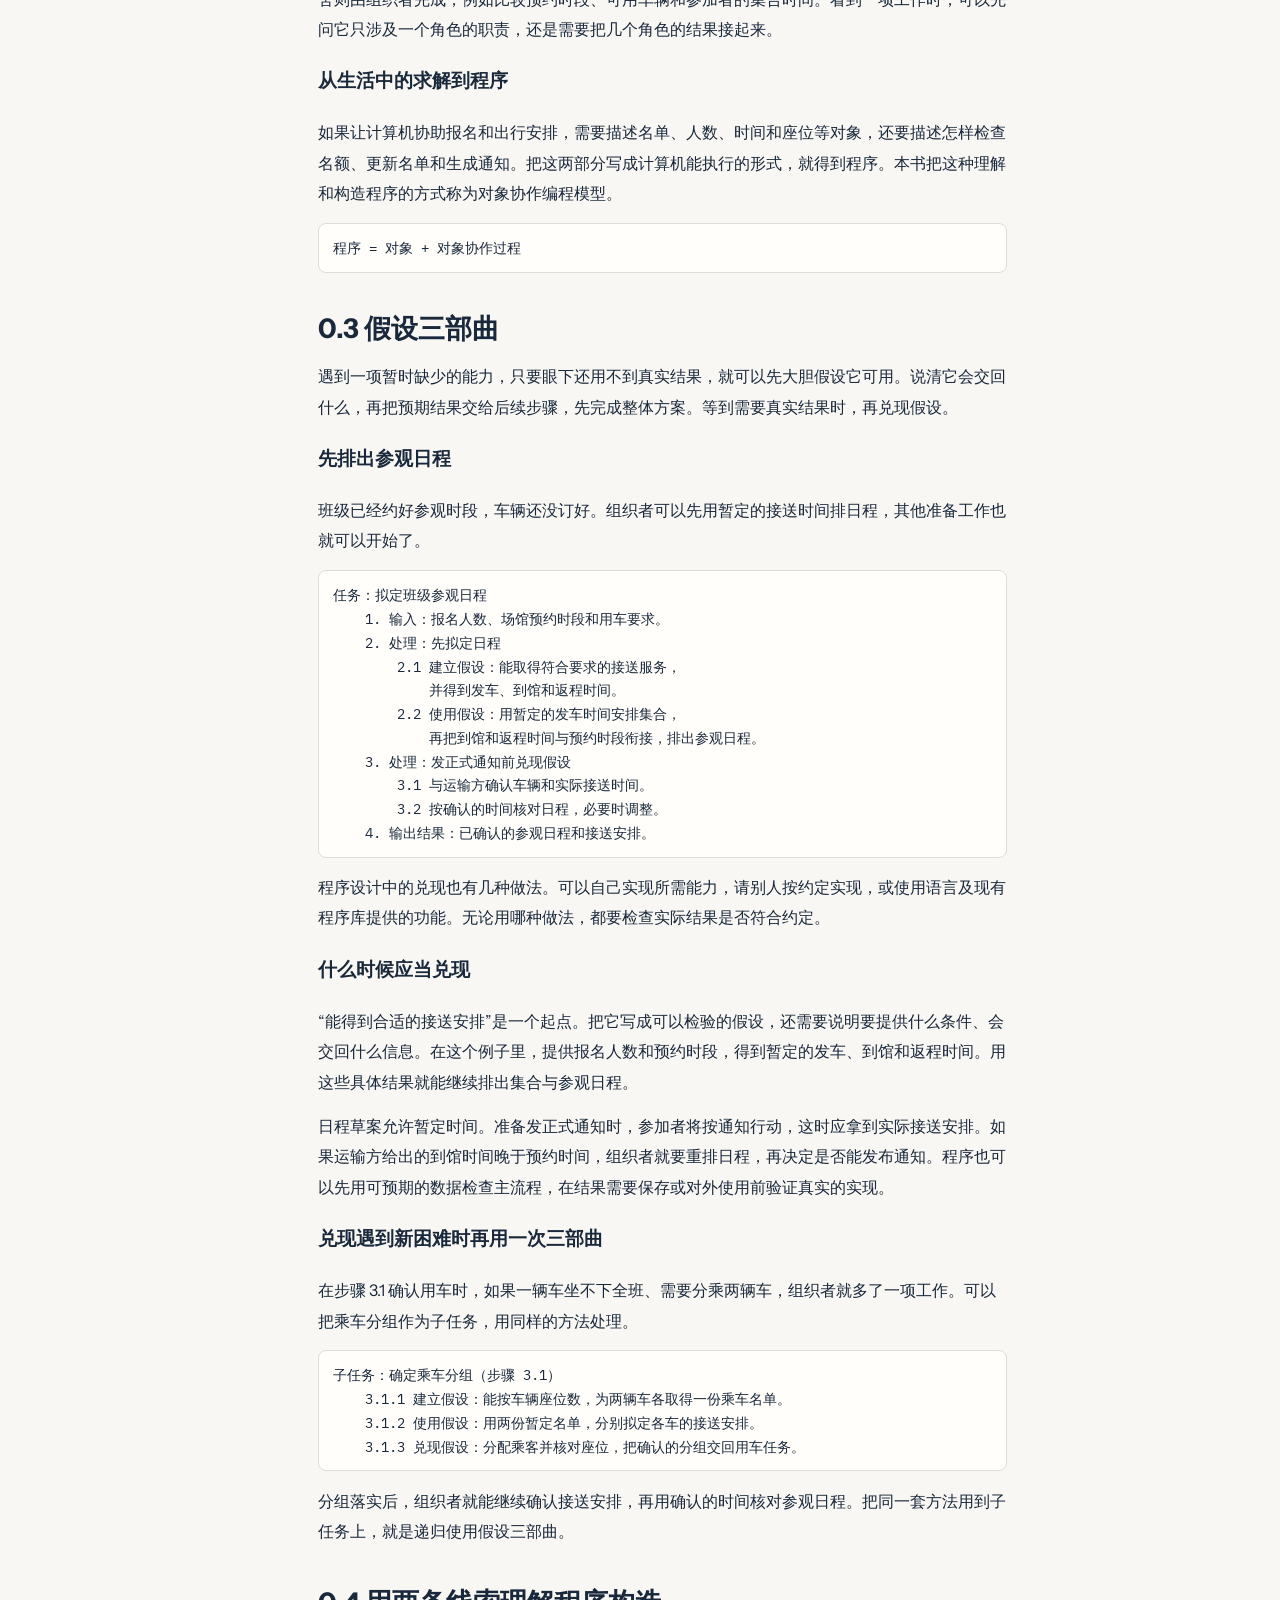
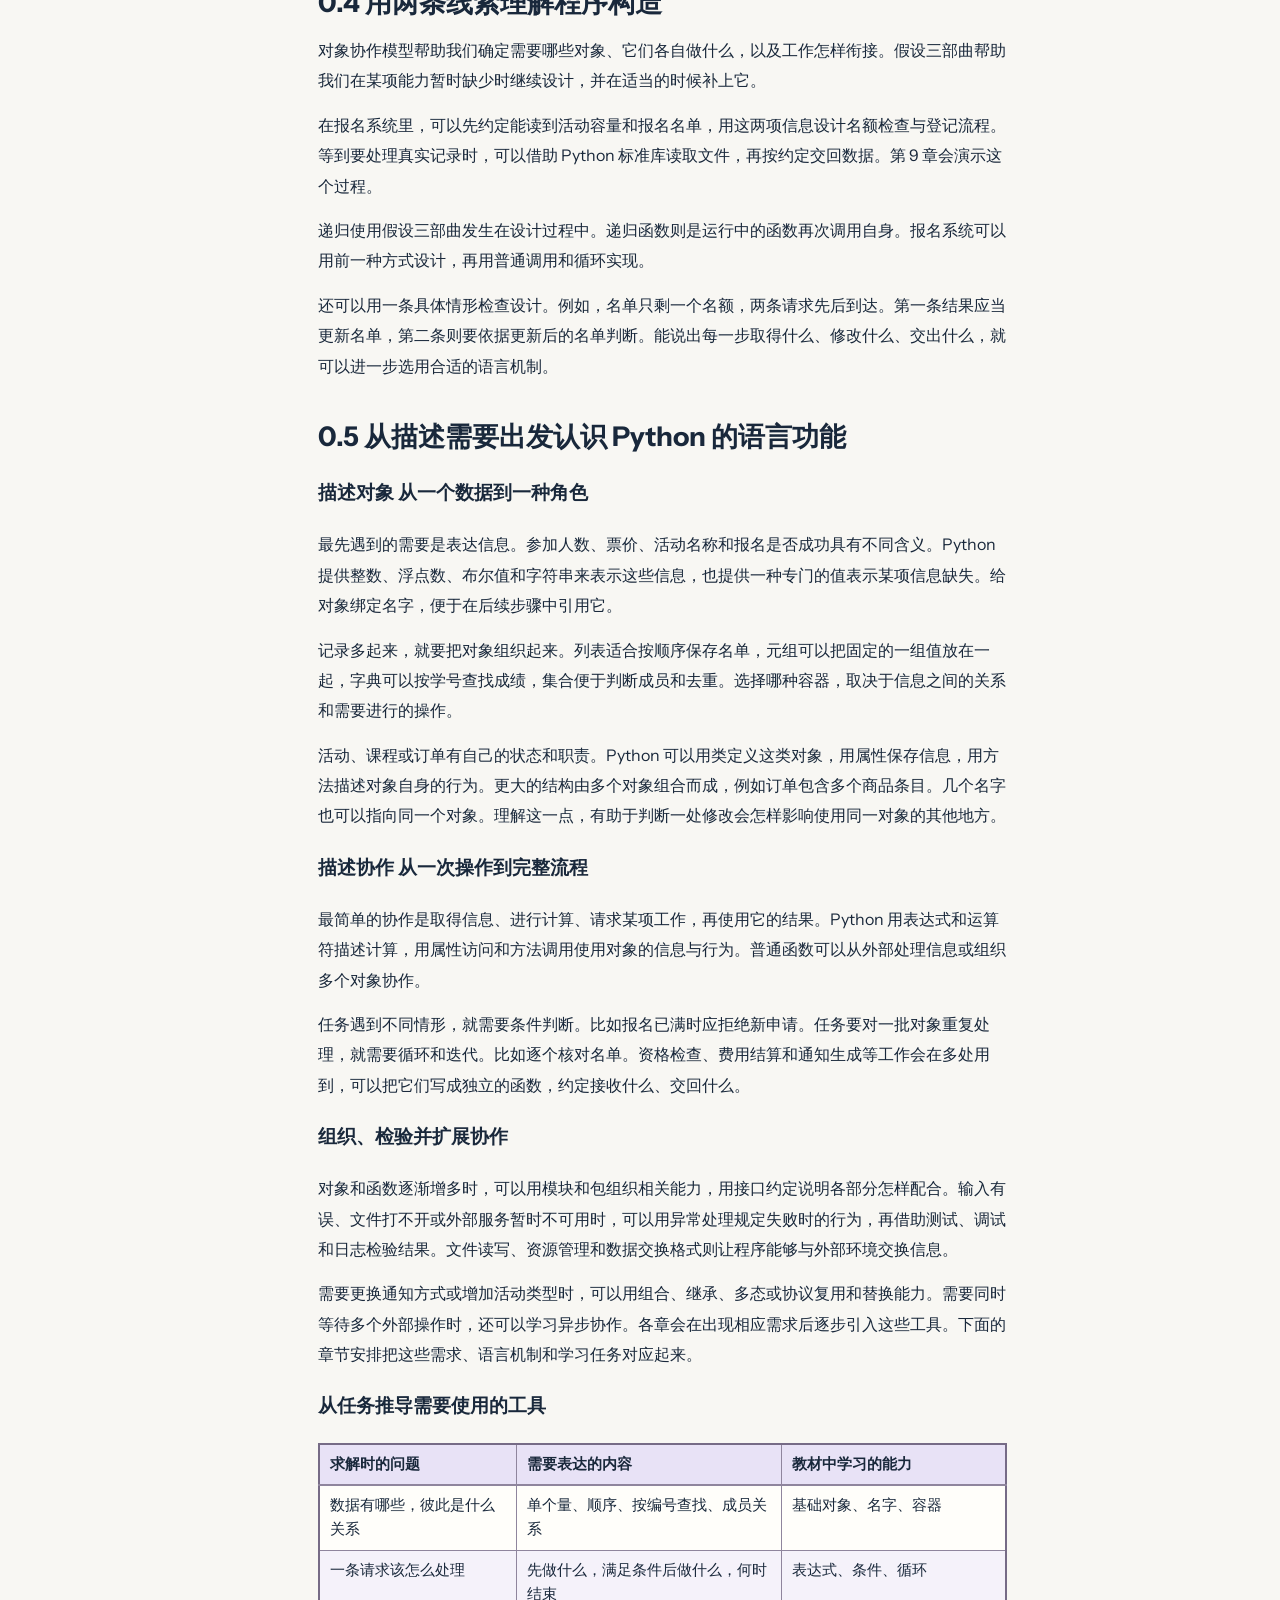
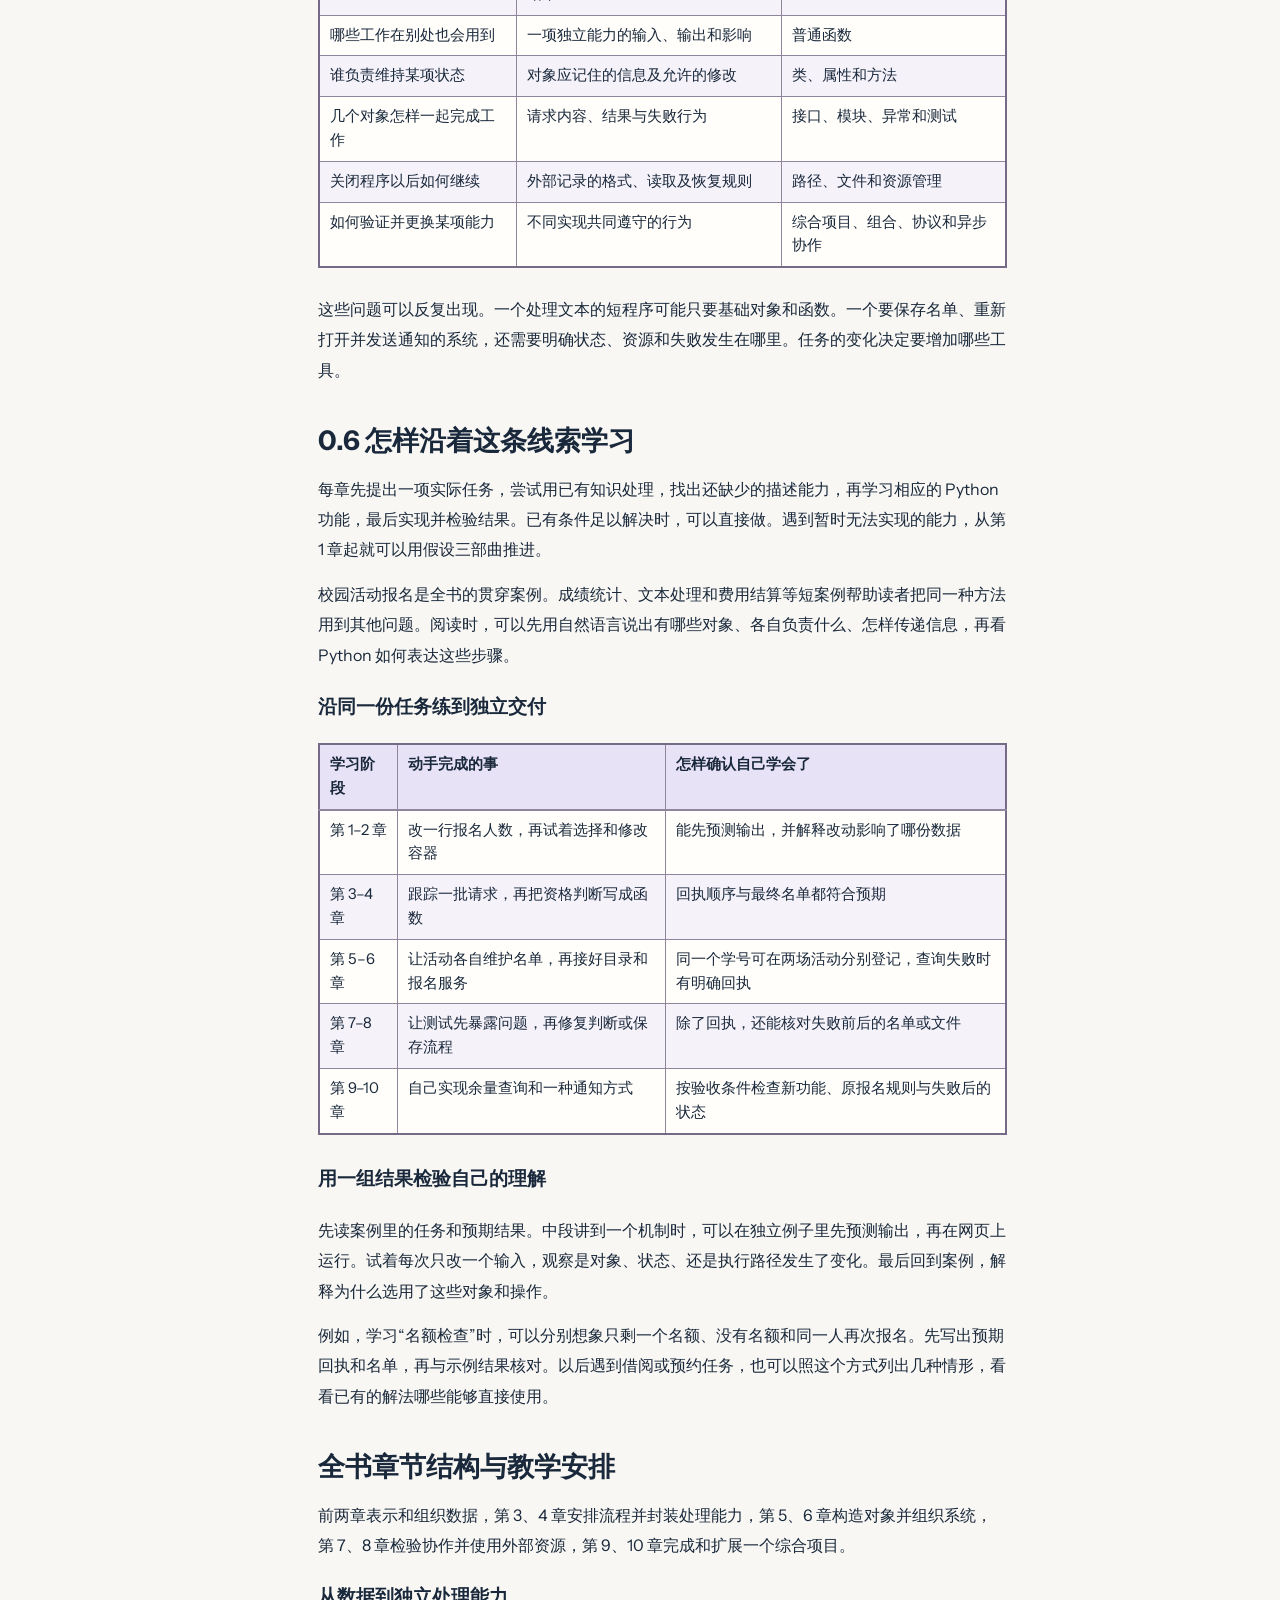
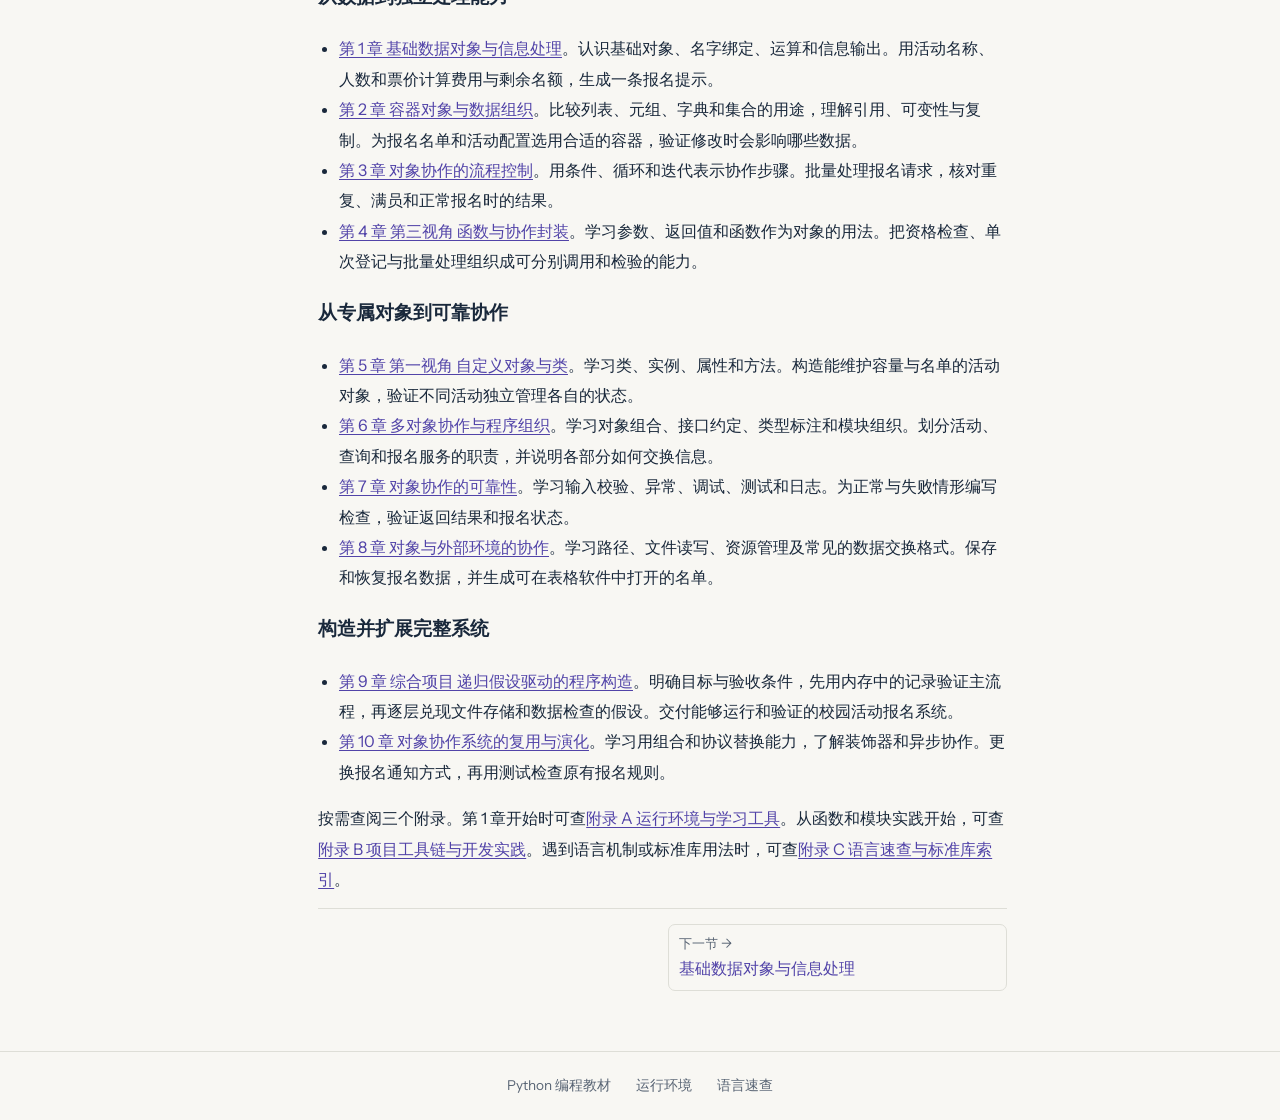
==== commit 9cf3ab5e: "完善教材的学习路径与网页练习" ====
--- a/docs/chapter-00.html
+++ b/docs/chapter-00.html
@@ -6,8 +6,8 @@
 <meta name="color-scheme" content="light">
 <meta name="description" content="以对象协作和假设三部曲为主线的 Python 编程教材。">
 <title>导论 从解决问题到程序设计 · Python 编程</title>
-<link rel="stylesheet" href="assets/style.css?v=466d49260340">
-<script src="assets/site.js" defer></script>
+<link rel="stylesheet" href="assets/style.css?v=271b14c33aec">
+<script src="assets/site.js?v=3370553bec6f" defer></script>
 </head>
 <body class="">
 <a class="skip" href="#main">跳到正文</a>
@@ -129,6 +129,8 @@
 <h2 id="section-6">0.6 怎样沿着这条线索学习</h2>
 <p>每章先提出一项实际任务，尝试用已有知识处理，找出还缺少的描述能力，再学习相应的 Python 功能，最后实现并检验结果。已有条件足以解决时，可以直接做。遇到暂时无法实现的能力，从第 1 章起就可以用假设三部曲推进。</p>
 <p>校园活动报名是全书的贯穿案例。成绩统计、文本处理和费用结算等短案例帮助读者把同一种方法用到其他问题。阅读时，可以先用自然语言说出有哪些对象、各自负责什么、怎样传递信息，再看 Python 如何表达这些步骤。</p>
+<h3>沿同一份任务练到独立交付</h3>
+<div class="lesson-table"><table><thead><tr><th scope="col">学习阶段</th><th scope="col">动手完成的事</th><th scope="col">怎样确认自己学会了</th></tr></thead><tbody><tr><td>第 1–2 章</td><td>改一行报名人数，再试着选择和修改容器</td><td>能先预测输出，并解释改动影响了哪份数据</td></tr><tr><td>第 3–4 章</td><td>跟踪一批请求，再把资格判断写成函数</td><td>回执顺序与最终名单都符合预期</td></tr><tr><td>第 5–6 章</td><td>让活动各自维护名单，再接好目录和报名服务</td><td>同一个学号可在两场活动分别登记，查询失败时有明确回执</td></tr><tr><td>第 7–8 章</td><td>让测试先暴露问题，再修复判断或保存流程</td><td>除了回执，还能核对失败前后的名单或文件</td></tr><tr><td>第 9–10 章</td><td>自己实现余量查询和一种通知方式</td><td>按验收条件检查新功能、原报名规则与失败后的状态</td></tr></tbody></table></div>
 <h3>用一组结果检验自己的理解</h3>
 <p>先读案例里的任务和预期结果。中段讲到一个机制时，可以在独立例子里先预测输出，再在网页上运行。试着每次只改一个输入，观察是对象、状态、还是执行路径发生了变化。最后回到案例，解释为什么选用了这些对象和操作。</p>
 <p>例如，学习“名额检查”时，可以分别想象只剩一个名额、没有名额和同一人再次报名。先写出预期回执和名单，再与示例结果核对。以后遇到借阅或预约任务，也可以照这个方式列出几种情形，看看已有的解法哪些能够直接使用。</p>
--- a/docs/assets/style.css
+++ b/docs/assets/style.css
@@ -41,6 +41,7 @@
 .hero h1 { margin: 0; font-size: clamp(2.65rem, 6vw, 5.35rem); letter-spacing: -.055em; line-height: 1.08; font-weight: 700; }
 .hero h1 span { display: block; color: #55427f; font-size: .47em; letter-spacing: -.035em; margin-top: .37em; }
 .hero-summary { color: #46536b; font-size: 1rem; line-height: 1.9; max-width: 420px; margin: 22px 0 26px; }
+.hero-summary a { font-weight: 700; }
 .hero-links { display: flex; gap: 12px; flex-wrap: wrap; }
 .primary, .secondary, .complete { display: inline-flex; gap: 14px; align-items: center; padding: 11px 17px; border-radius: 8px; text-decoration: none; font-weight: 700; border: 1px solid transparent; }
 .primary { background: var(--purple); color: white; }
@@ -66,6 +67,20 @@
 .terminal-output span { color: #a295d7; margin-right: 6px; }
 .terminal > a { display: flex; justify-content: space-between; color: #e0d8f9; padding: 12px 20px; background: #28324a; font-size: .86rem; text-decoration: none; }
 .terminal > a:hover { background: #343f5c; }
+.home-methods { padding-block: clamp(34px, 5vw, 60px); background: #f2eef6; border-bottom: 1px solid #e3dce9; }
+.home-methods h2 { margin: 0 0 20px; font-size: clamp(1.65rem, 3.5vw, 2.2rem); letter-spacing: -.025em; }
+.methods-grid { display: grid; grid-template-columns: repeat(auto-fit, minmax(min(100%, 360px), 1fr)); gap: clamp(14px, 2.5vw, 28px); }
+.method-card { display: flex; flex-direction: column; padding: clamp(18px, 2.6vw, 29px); background: var(--white); border: 1px solid #ded5e6; border-top: 3px solid var(--purple); border-radius: 11px; }
+.method-card-assumptions { border-top-color: #3f755f; }
+.method-card h3 { margin: 0 0 12px; font-size: clamp(1.25rem, 2.2vw, 1.55rem); line-height: 1.4; }
+.method-card p { margin: 0; color: var(--muted); line-height: 1.7; }
+.method-card > p + p { margin-top: 10px; }
+.method-card .method-formula { padding: 9px 12px; background: var(--purple-soft); color: #4b3783; font-weight: 700; border-radius: 7px; }
+.method-steps { margin: 0; padding-inline-start: 1.45em; color: var(--muted); line-height: 1.7; }
+.method-steps strong { color: var(--ink); white-space: nowrap; }
+.method-steps li::marker { color: #286247; font-weight: 700; }
+.method-steps li + li { margin-top: 6px; }
+.method-link { align-self: flex-start; margin-top: auto; padding-top: 16px; font-weight: 700; }
 .catalog { padding-block: 52px 68px; }
 .catalog-head { display: flex; justify-content: space-between; align-items: end; gap: 14px; margin-bottom: 20px; }
 .catalog-head h2 { font-size: clamp(1.8rem, 4vw, 2.4rem); margin: 0; letter-spacing: -.025em; }
@@ -125,18 +140,25 @@
 .listing { padding: 12px 14px; border: 1px solid var(--rule); border-radius: 8px; background: var(--white); overflow: auto; font: .9rem/1.65 var(--mono); }
 .playground { color: #f0ecfa; background: var(--dark); border: 1px solid #33415c; border-radius: 11px; overflow: hidden; margin: 19px 0 25px; }
 .editor-bar, .runner-bar { display: flex; flex-wrap: wrap; align-items: center; justify-content: space-between; gap: 7px; padding: 9px 12px; background: #28324a; font-size: .82rem; }
-.editor-bar > div { display: flex; align-items: center; gap: 7px; }
+.editor-bar > div { display: flex; flex-wrap: wrap; align-items: center; gap: 7px; }
 .editor-bar i { background: #a8d6be; margin-right: 5px; }
 .editor-bar a { color: #e4d7ff; }
+.file-picker { display: flex; align-items: center; flex-wrap: wrap; gap: 8px; padding: 8px 12px; font-size: .85rem; }
+.file-picker select { max-width: 100%; padding: 4px; font: inherit; color: var(--ink); }
 .quiet { color: inherit; border: 1px solid currentColor; background: transparent; border-radius: 6px; padding: 4px 8px; font-size: .82rem; }
 .quiet:hover { text-decoration: underline; }
+.quiet[aria-pressed="true"] { background: #e4d7ff; color: var(--dark); }
 .playground textarea { display: block; resize: vertical; min-height: 95px; width: 100%; border: 0; border-radius: 0; padding: 13px 15px; background: #1b2437; color: #e9eef9; font: 400 .88rem/1.65 var(--mono); white-space: pre; tab-size: 4; overflow: auto; }
+.playground textarea[wrap="soft"] { white-space: pre-wrap; overflow-wrap: anywhere; }
 .playground textarea:focus-visible { outline-offset: -3px; }
 .runner-bar { justify-content: start; color: #ced6e8; }
-.runner-bar span { margin-left: auto; font-family: var(--mono); }
+.run-shortcut { margin-left: auto; font-family: var(--mono); }
+.draft-status { color: #b1e0c8; }
+.draft-status:empty { display: none; }
 .output { margin: 0; max-height: 18rem; overflow: auto; padding: 12px 15px; background: #141d2e; color: #b1e0c8; white-space: pre-wrap; font: .86rem/1.65 var(--mono); }
 .answer, .quiz, .simulator { background: var(--white); border: 1px solid var(--rule); border-radius: 9px; padding: 14px 17px; margin: 12px 0 22px; }
 .answer p, .quiz details p { margin: 10px 0 0; }
+.project-source .playground { margin-bottom: 0; }
 summary { cursor: pointer; font-weight: 600; }
 .quiz fieldset { border: 0; padding: 0; margin: 0 0 13px; }
 .quiz legend { padding: 0; font-weight: 700; }
@@ -164,8 +186,9 @@
 @media (max-width: 1120px) {
   .lesson-layout { grid-template-columns: minmax(175px, 210px) minmax(0, 720px); }
   .outline { display: none; }
-  .lesson-contents { display: block; margin: 0 0 24px; padding: 10px 14px; border: 1px solid var(--rule); border-radius: 7px; background: var(--white); }
-  .lesson-contents nav { margin-top: 10px; font-size: .92rem; }
+  .lesson-contents { display: block; position: sticky; top: 66px; z-index: 3; margin: 0 0 24px; padding: 9px 14px; border: 1px solid var(--rule); border-radius: 7px; background: var(--white); }
+  .lesson-contents nav { position: absolute; inset: 100% -1px auto; max-height: 55vh; overflow: auto; padding: 12px 14px; border: 1px solid var(--rule); border-radius: 7px; background: var(--white); font-size: .92rem; box-shadow: 0 8px 18px #19283b19; }
+  .lesson article [id] { scroll-margin-top: 38px; }
 }
 @media (max-width: 760px) {
   .hero-grid { grid-template-columns: 1fr; gap: 30px; padding-block: 38px 41px; }
@@ -177,4 +200,15 @@
   .side summary { display: list-item; padding: 8px 10px; background: var(--purple-soft); border-radius: 7px; }
   .side nav { padding-top: 6px; }
   .lesson { padding-top: 24px; }
-}
+  .run-shortcut { display: none; }
+}
+@media (max-width: 420px) {
+  .home-methods .home-width { width: 94%; }
+  .method-card { padding-inline: 12px; }
+  .method-steps { padding-inline-start: 1.3em; font-size: .875rem; }
+}
+@media (max-width: 360px) {
+  .home .top-inner { padding-inline: 3%; gap: 6px; }
+  .home .top-inner nav { flex-wrap: wrap; justify-content: flex-end; gap: 3px 8px; }
+  .home .top-inner nav a { white-space: nowrap; }
+}
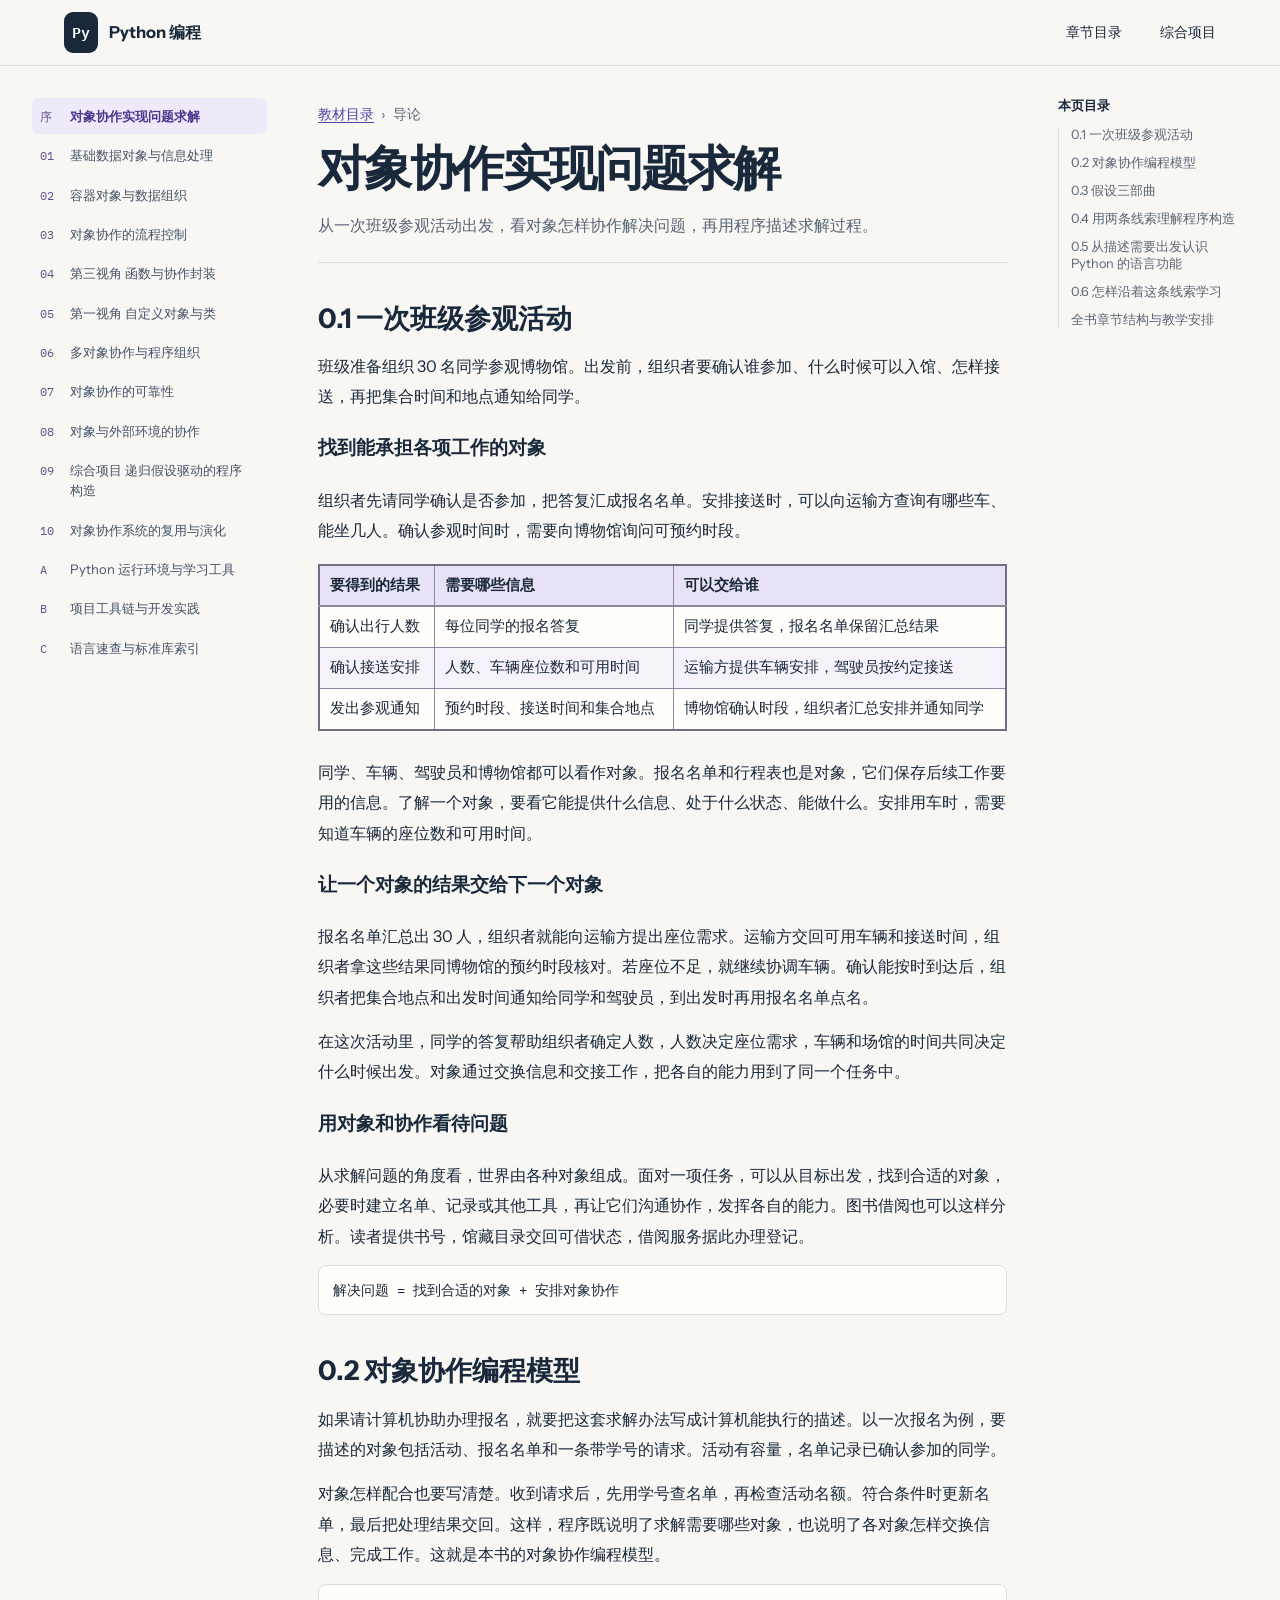
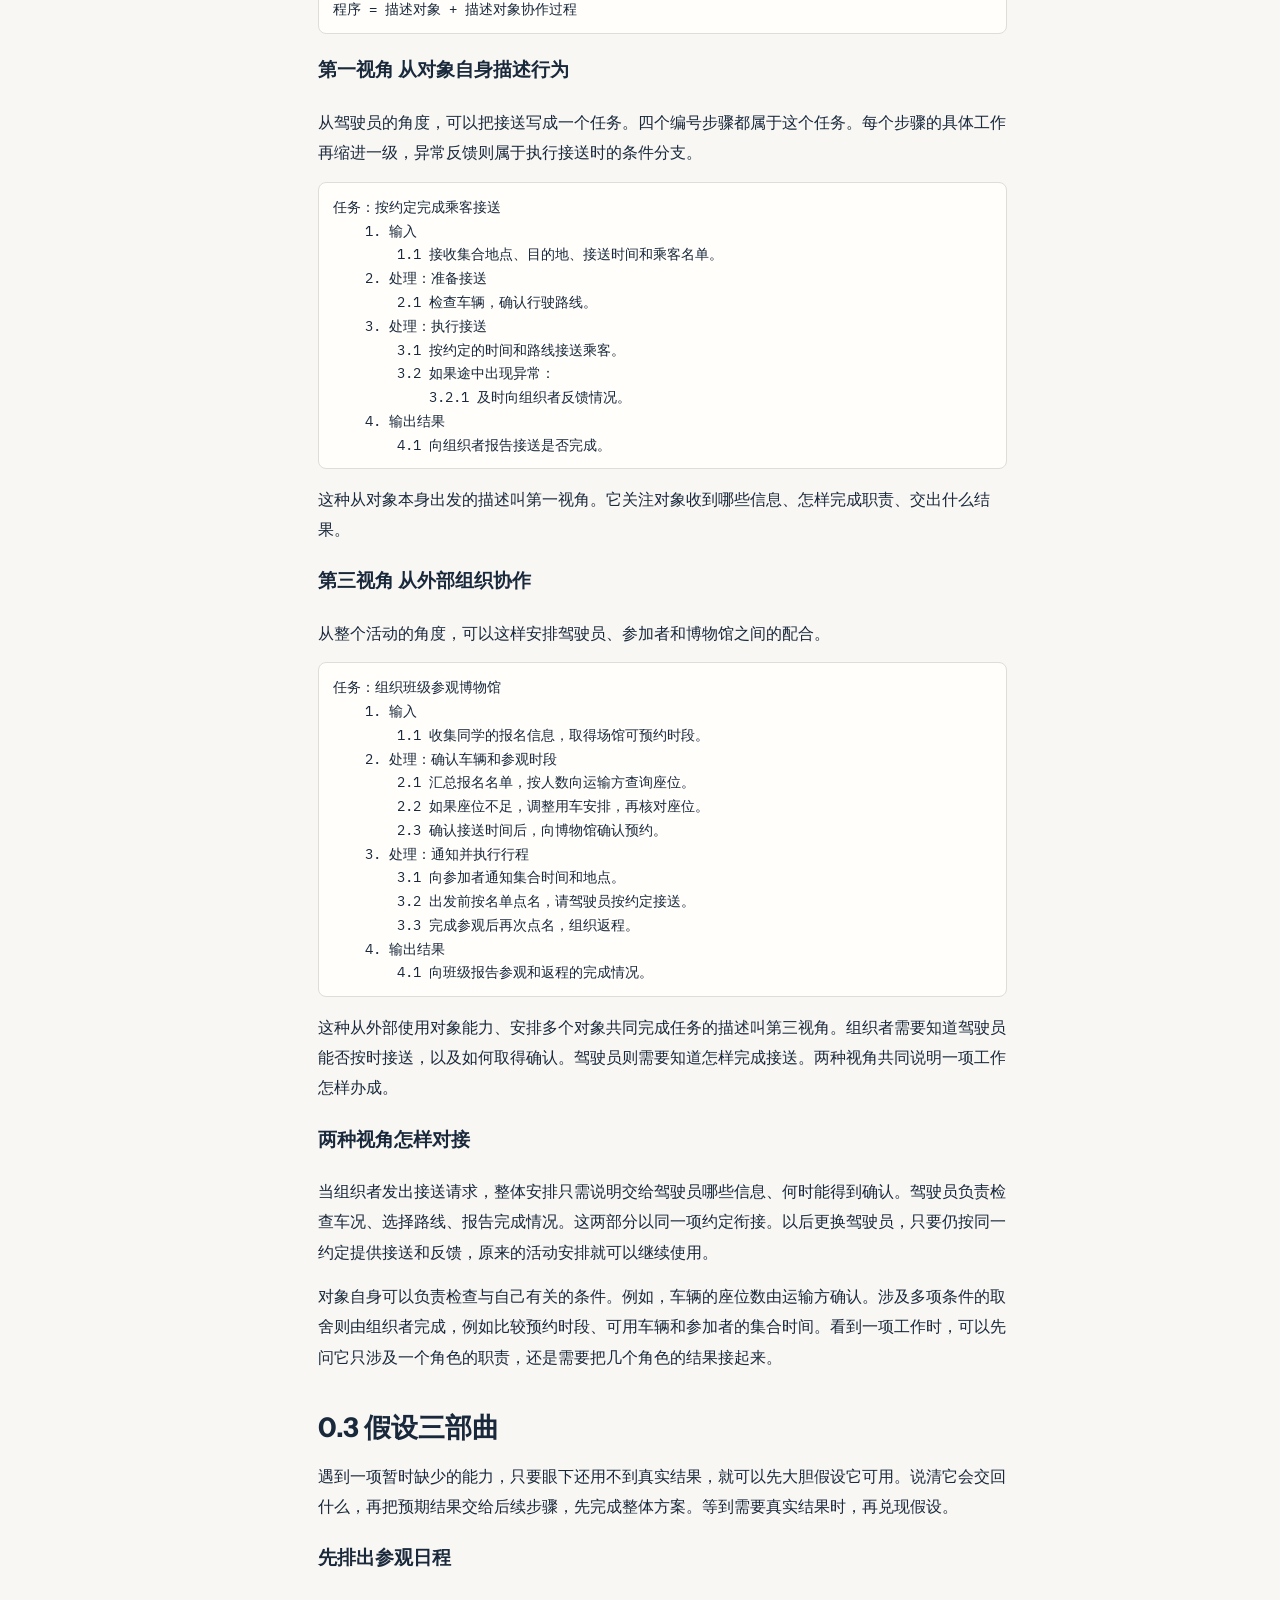
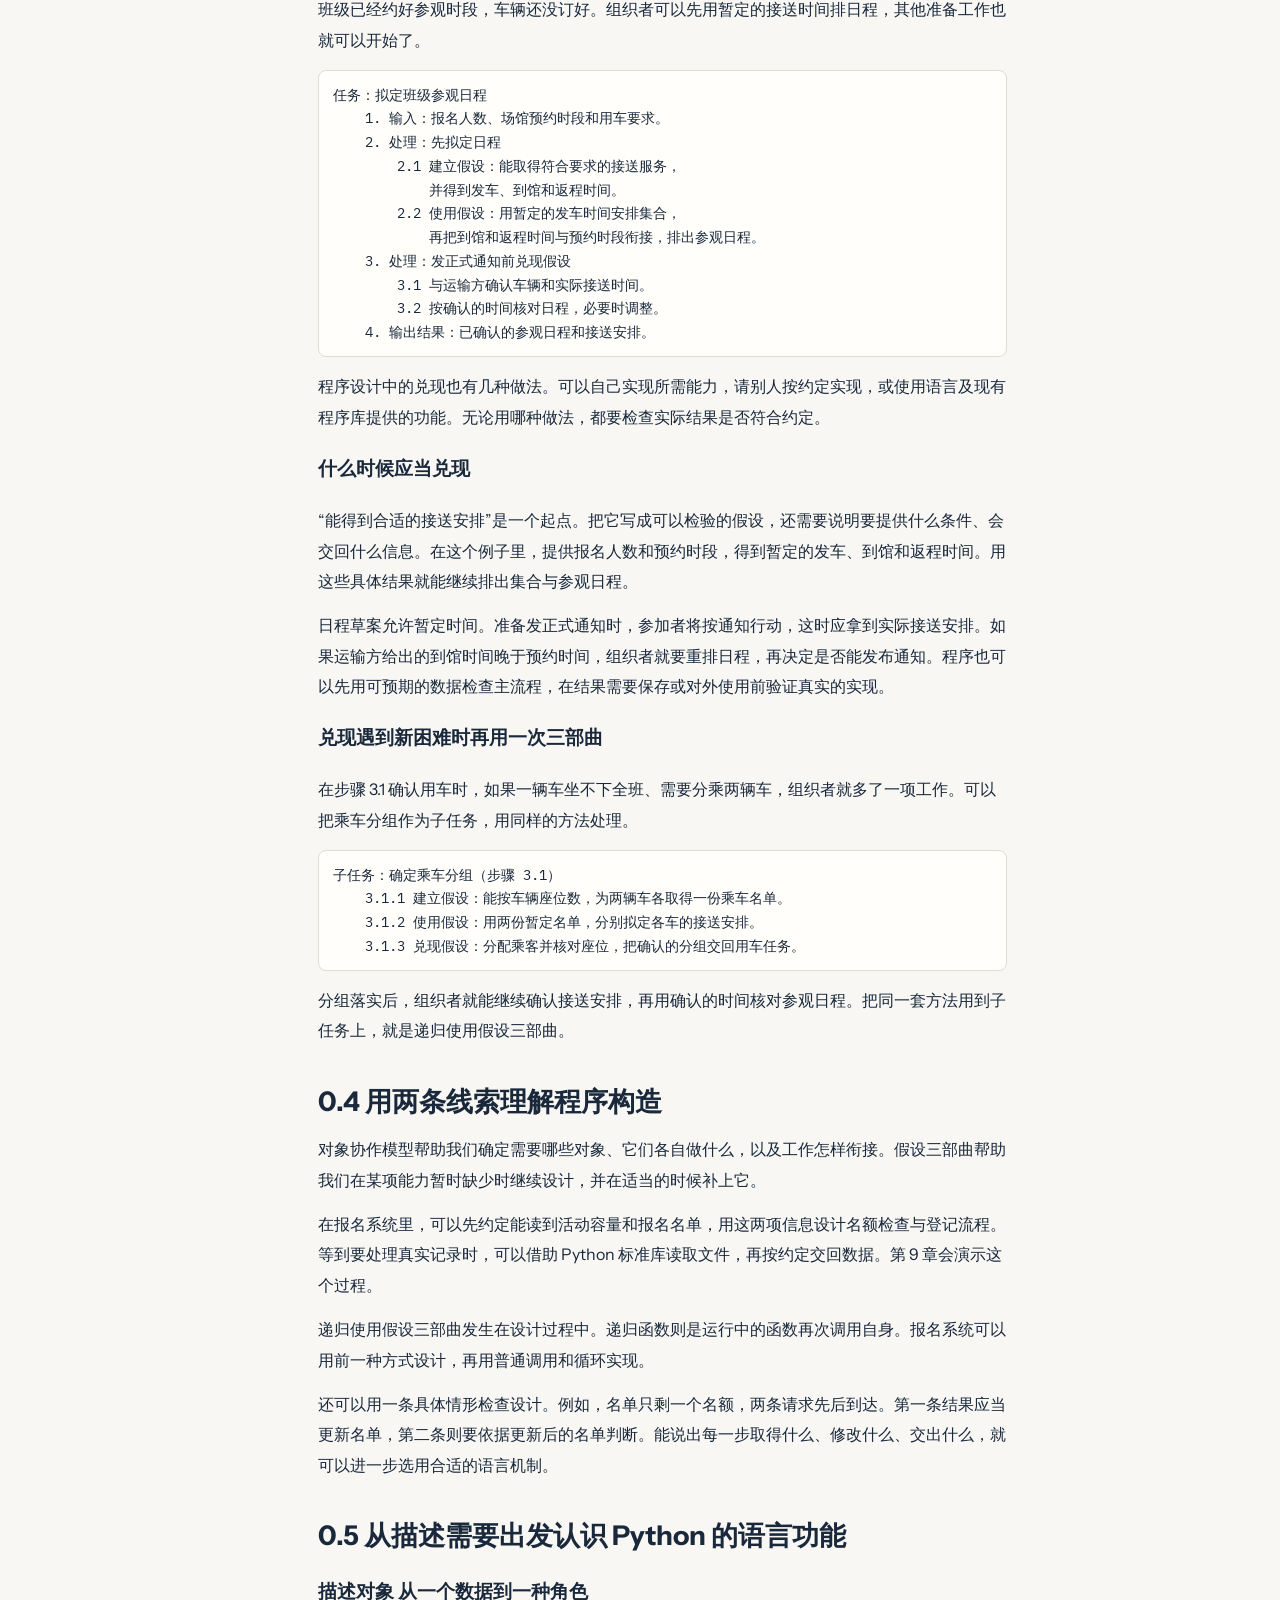
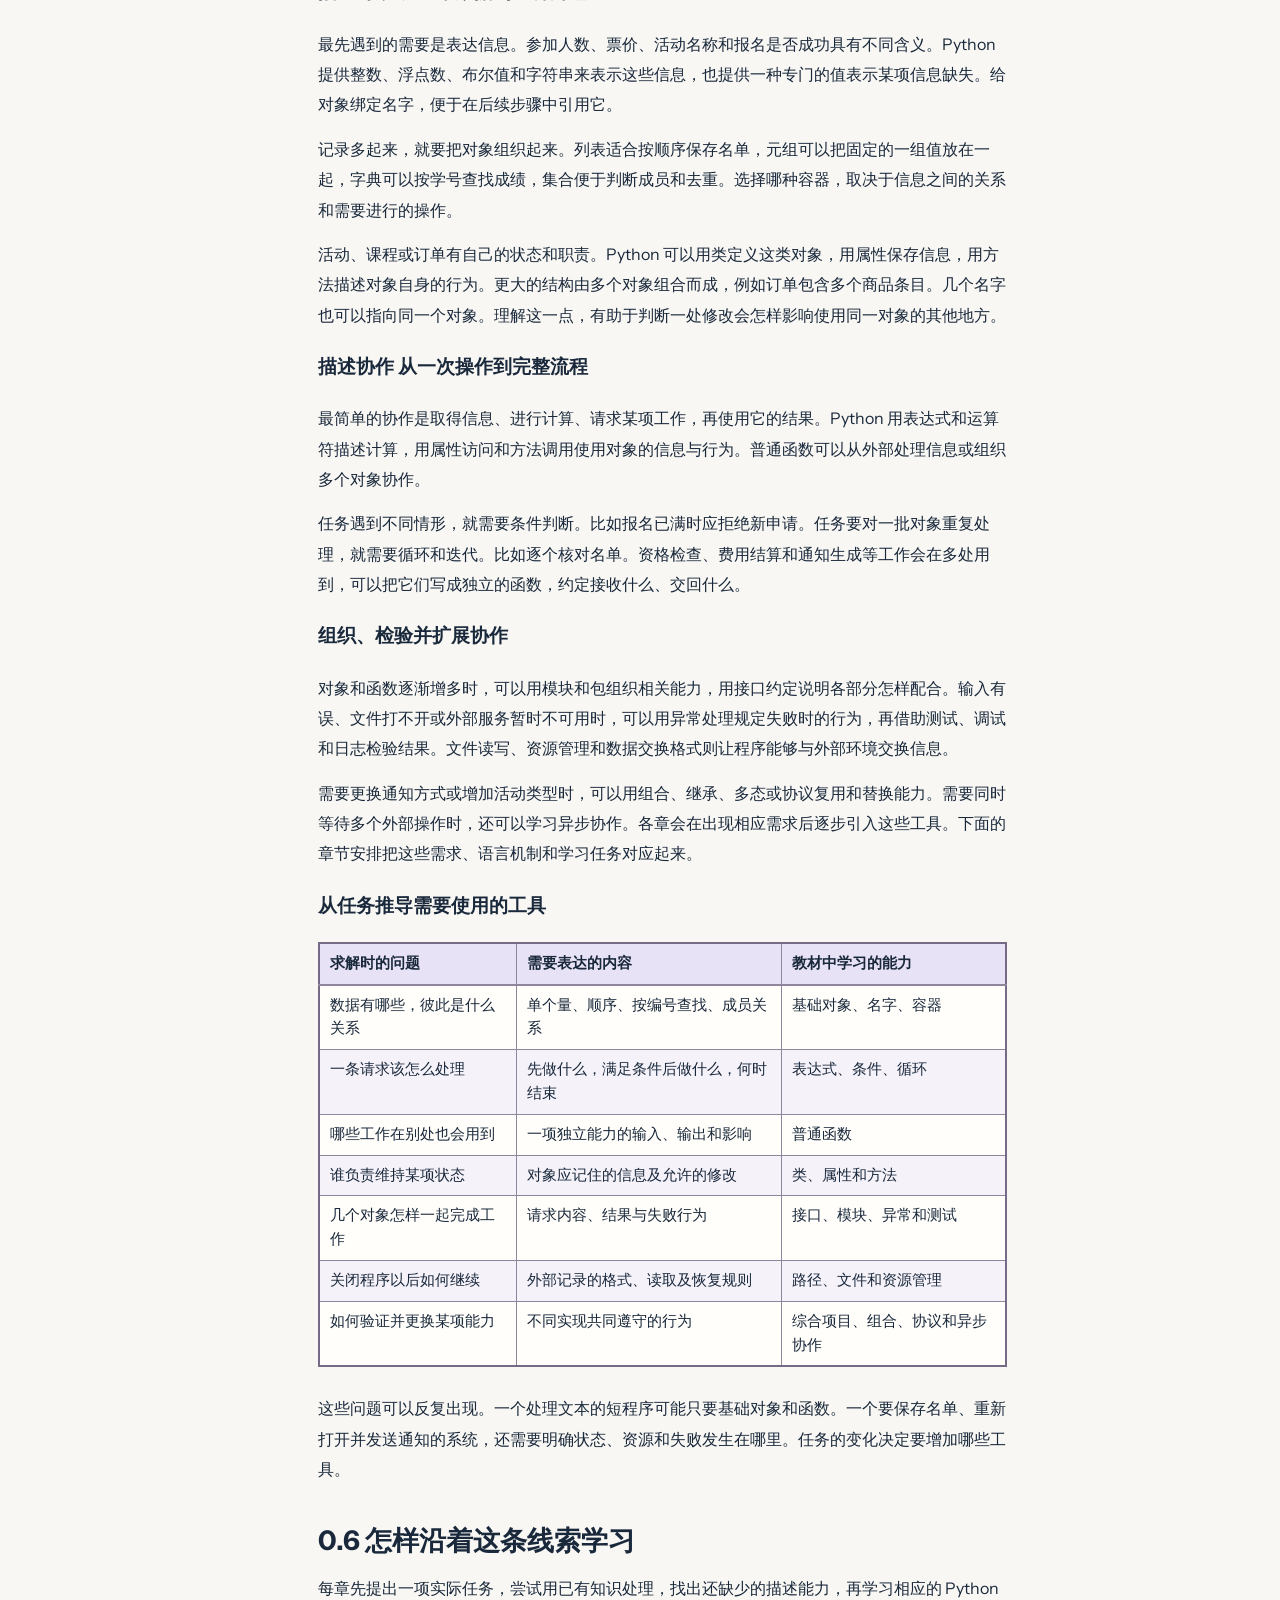
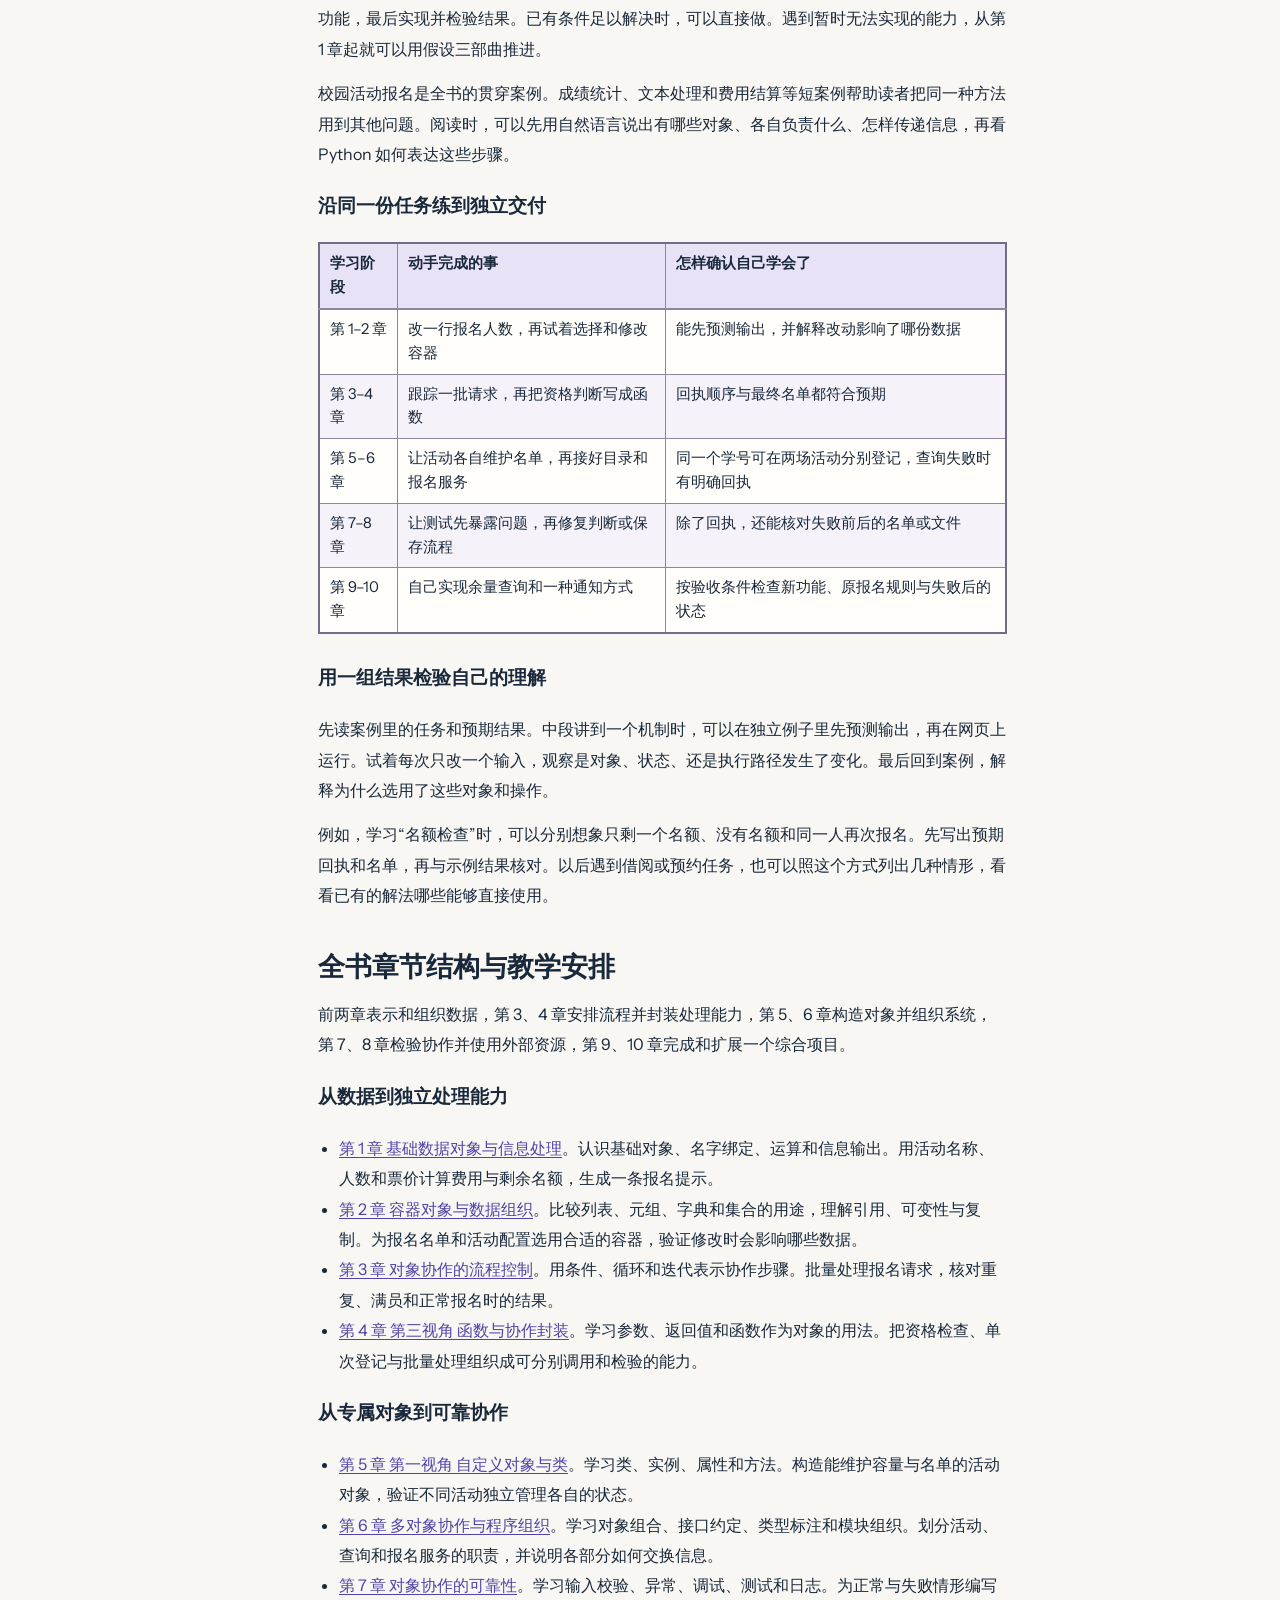
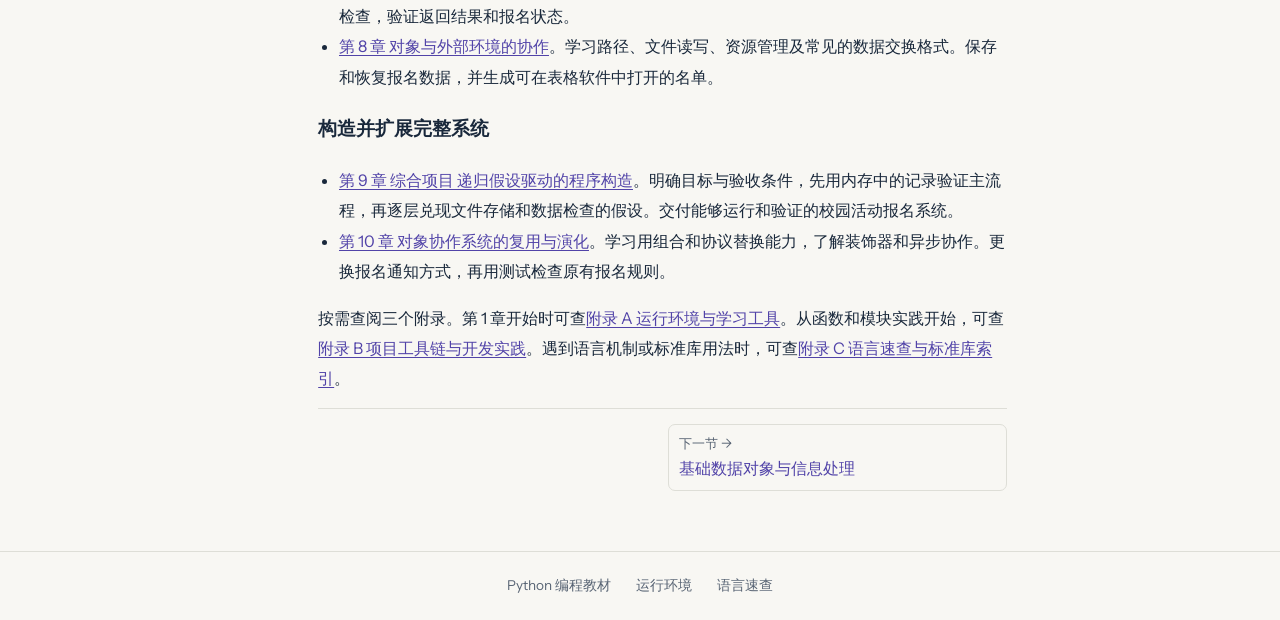
==== commit 253d8c8a: "重写导论的对象协作求解主线" ====
--- a/docs/chapter-00.html
+++ b/docs/chapter-00.html
@@ -5,7 +5,7 @@
 <meta name="viewport" content="width=device-width, initial-scale=1">
 <meta name="color-scheme" content="light">
 <meta name="description" content="以对象协作和假设三部曲为主线的 Python 编程教材。">
-<title>导论 从解决问题到程序设计 · Python 编程</title>
+<title>对象协作实现问题求解 · Python 编程</title>
 <link rel="stylesheet" href="assets/style.css?v=271b14c33aec">
 <script src="assets/site.js?v=3370553bec6f" defer></script>
 </head>
@@ -18,33 +18,30 @@
 
 <div class="lesson-layout">
  <aside class="side"><details class="mobile-nav" open><summary>章节目录</summary>
-  <nav aria-label="章节目录"><a href="chapter-00.html" aria-current="page"><span class="nav-num">序</span><span>导论 从解决问题到程序设计</span><span class="nav-done" data-done="00"></span></a><a href="chapter-01.html"><span class="nav-num">01</span><span>基础数据对象与信息处理</span><span class="nav-done" data-done="01"></span></a><a href="chapter-02.html"><span class="nav-num">02</span><span>容器对象与数据组织</span><span class="nav-done" data-done="02"></span></a><a href="chapter-03.html"><span class="nav-num">03</span><span>对象协作的流程控制</span><span class="nav-done" data-done="03"></span></a><a href="chapter-04.html"><span class="nav-num">04</span><span>第三视角 函数与协作封装</span><span class="nav-done" data-done="04"></span></a><a href="chapter-05.html"><span class="nav-num">05</span><span>第一视角 自定义对象与类</span><span class="nav-done" data-done="05"></span></a><a href="chapter-06.html"><span class="nav-num">06</span><span>多对象协作与程序组织</span><span class="nav-done" data-done="06"></span></a><a href="chapter-07.html"><span class="nav-num">07</span><span>对象协作的可靠性</span><span class="nav-done" data-done="07"></span></a><a href="chapter-08.html"><span class="nav-num">08</span><span>对象与外部环境的协作</span><span class="nav-done" data-done="08"></span></a><a href="chapter-09.html"><span class="nav-num">09</span><span>综合项目 递归假设驱动的程序构造</span><span class="nav-done" data-done="09"></span></a><a href="chapter-10.html"><span class="nav-num">10</span><span>对象协作系统的复用与演化</span><span class="nav-done" data-done="10"></span></a><a href="chapter-A.html"><span class="nav-num">A</span><span>Python 运行环境与学习工具</span><span class="nav-done" data-done="A"></span></a><a href="chapter-B.html"><span class="nav-num">B</span><span>项目工具链与开发实践</span><span class="nav-done" data-done="B"></span></a><a href="chapter-C.html"><span class="nav-num">C</span><span>语言速查与标准库索引</span><span class="nav-done" data-done="C"></span></a></nav>
+  <nav aria-label="章节目录"><a href="chapter-00.html" aria-current="page"><span class="nav-num">序</span><span>对象协作实现问题求解</span><span class="nav-done" data-done="00"></span></a><a href="chapter-01.html"><span class="nav-num">01</span><span>基础数据对象与信息处理</span><span class="nav-done" data-done="01"></span></a><a href="chapter-02.html"><span class="nav-num">02</span><span>容器对象与数据组织</span><span class="nav-done" data-done="02"></span></a><a href="chapter-03.html"><span class="nav-num">03</span><span>对象协作的流程控制</span><span class="nav-done" data-done="03"></span></a><a href="chapter-04.html"><span class="nav-num">04</span><span>第三视角 函数与协作封装</span><span class="nav-done" data-done="04"></span></a><a href="chapter-05.html"><span class="nav-num">05</span><span>第一视角 自定义对象与类</span><span class="nav-done" data-done="05"></span></a><a href="chapter-06.html"><span class="nav-num">06</span><span>多对象协作与程序组织</span><span class="nav-done" data-done="06"></span></a><a href="chapter-07.html"><span class="nav-num">07</span><span>对象协作的可靠性</span><span class="nav-done" data-done="07"></span></a><a href="chapter-08.html"><span class="nav-num">08</span><span>对象与外部环境的协作</span><span class="nav-done" data-done="08"></span></a><a href="chapter-09.html"><span class="nav-num">09</span><span>综合项目 递归假设驱动的程序构造</span><span class="nav-done" data-done="09"></span></a><a href="chapter-10.html"><span class="nav-num">10</span><span>对象协作系统的复用与演化</span><span class="nav-done" data-done="10"></span></a><a href="chapter-A.html"><span class="nav-num">A</span><span>Python 运行环境与学习工具</span><span class="nav-done" data-done="A"></span></a><a href="chapter-B.html"><span class="nav-num">B</span><span>项目工具链与开发实践</span><span class="nav-done" data-done="B"></span></a><a href="chapter-C.html"><span class="nav-num">C</span><span>语言速查与标准库索引</span><span class="nav-done" data-done="C"></span></a></nav>
  </details></aside>
  <main id="main" class="lesson">
   <header class="lesson-head"><div class="crumb"><a href="index.html#catalog">教材目录</a> <span>›</span> 导论</div>
-  <h1>导论 从解决问题到程序设计</h1><p>从一次班级参观活动出发，认识对象协作和假设三部曲，再看 Python 怎样表达求解思路。</p></header>
+  <h1>对象协作实现问题求解</h1><p>从一次班级参观活动出发，看对象怎样协作解决问题，再用程序描述求解过程。</p></header>
   <details class="lesson-contents"><summary>本页目录</summary>
-   <nav aria-label="本页目录"><ol><li><a href="#section-1">0.1 一次班级参观活动</a></li><li><a href="#section-2">0.2 描述对象行为和协作的两种视角</a></li><li><a href="#section-3">0.3 假设三部曲</a></li><li><a href="#section-4">0.4 用两条线索理解程序构造</a></li><li><a href="#section-5">0.5 从描述需要出发认识 Python 的语言功能</a></li><li><a href="#section-6">0.6 怎样沿着这条线索学习</a></li><li><a href="#section-7">全书章节结构与教学安排</a></li></ol></nav>
+   <nav aria-label="本页目录"><ol><li><a href="#section-1">0.1 一次班级参观活动</a></li><li><a href="#section-2">0.2 对象协作编程模型</a></li><li><a href="#section-3">0.3 假设三部曲</a></li><li><a href="#section-4">0.4 用两条线索理解程序构造</a></li><li><a href="#section-5">0.5 从描述需要出发认识 Python 的语言功能</a></li><li><a href="#section-6">0.6 怎样沿着这条线索学习</a></li><li><a href="#section-7">全书章节结构与教学安排</a></li></ol></nav>
   </details>
-  <article><p>学习程序设计，是为了让计算机帮助我们解决问题。面对一项任务，人先确定目标、分析条件、想出办法。把这个办法写成计算机能够理解和执行的形式，就形成了程序。把求解思路转化为程序的过程，就是编程。</p>
-<p>程序要告诉计算机处理什么信息、在什么条件下做什么、各项工作怎样衔接。理解这些需要，才能看出语言里的数据类型、判断、循环、函数和类各自解决什么问题。</p>
-<h2 id="section-1">0.1 一次班级参观活动</h2>
-<h3>有了车辆，活动就能办成吗</h3>
-<p>一个班级准备组织 30 名同学去博物馆参观。组织者要统计参加人数、确认场馆预约、联系车辆和驾驶员，还要通知集合时间与地点。即使车已经订好，参加者没收到集合地点，活动也无法准时开始。先得到报名人数，才能提出座位需求。先确认预约和接送时间，才能发出最终通知。</p>
-<p>从解决问题的角度看，世界由各种对象组成。要把活动办成，先找到合适的对象，再安排它们沟通协作。这里的“找到”也包括建立新的记录、制作工具或安排服务。</p>
-<pre class="listing">解决问题 = 找到合适的对象
-         + 安排对象之间的沟通协作</pre>
-<h3>什么是对象</h3>
-<p>同学、驾驶员和车辆是对象，报名名单和行程表也可以作为对象处理。认识一个对象，可以问它提供什么信息、处于什么状态、能承担什么职责。车辆有座位数和可用状态，驾驶员能接送乘客，报名名单记录已确认参加的人。</p>
-<p>对象需要描述到什么程度，取决于问题。组织一次参观时，可能只需记录车辆能坐几人。安排一个长期运营的车队时，还需要记录每辆车的位置和服务时间。</p>
-<h3>从需要的结果反推对象</h3>
-<p>确定对象时，可以从最后要交出的结果往回问。要发参观通知，需要已经确认的时间与地点。时间来自场馆预约和接送安排，地点需要和驾驶员、参加者约定。只有把这些信息各自交给合适的角色，通知里的内容才有依据。</p>
-<div class="lesson-table"><table><thead><tr><th scope="col">要得到的结果</th><th scope="col">需要哪些信息</th><th scope="col">可以交给谁</th></tr></thead><tbody><tr><td>确认有多少人出行</td><td>每位同学的报名结果</td><td>由报名记录保存，由组织者汇总</td></tr><tr><td>确认车辆够用</td><td>人数、各车座位数和可用时段</td><td>向运输方取得安排，再由组织者核对</td></tr><tr><td>完成点名</td><td>已确认的名单、到场反馈</td><td>由组织者按名单核对</td></tr></tbody></table></div>
-<p>可以把“报名记录”看作一种负责保存信息的对象，把驾驶员看作能执行接送的对象。对象的状态也会随工作发生改变，例如某人从“尚未确认”变为“已报名”。设计时要说明哪些事件会改变状态，以及状态改变后谁需要知道。</p>
-<h3>沟通协作怎样发生</h3>
-<p>组织者询问同学是否参加，收到回复后汇总人数，再向运输方查询车辆。运输方反馈可用座位后，组织者就能决定是否需要调整安排。信息传递、工作请求和结果反馈把各个对象连接起来。描述协作时，要说明谁做什么、何时做、依据什么判断，以及得到结果后怎样继续。</p>
-<p>一次询问通常包含需要传给对方的信息，以及希望对方交回的结果。比如向运输方查询时，需要给出人数和预约时间。得到的答复可能是可用车辆，也可能是时段不合适。前者可用来核对座位，后者则需要重新安排。先把结果如何推动下一步写出来，再决定由哪些对象完成具体工作。</p>
-<h2 id="section-2">0.2 描述对象行为和协作的两种视角</h2>
+  <article><h2 id="section-1">0.1 一次班级参观活动</h2>
+<p>班级准备组织 30 名同学参观博物馆。出发前，组织者要确认谁参加、什么时候可以入馆、怎样接送，再把集合时间和地点通知给同学。</p>
+<h3>找到能承担各项工作的对象</h3>
+<p>组织者先请同学确认是否参加，把答复汇成报名名单。安排接送时，可以向运输方查询有哪些车、能坐几人。确认参观时间时，需要向博物馆询问可预约时段。</p>
+<div class="lesson-table"><table><thead><tr><th scope="col">要得到的结果</th><th scope="col">需要哪些信息</th><th scope="col">可以交给谁</th></tr></thead><tbody><tr><td>确认出行人数</td><td>每位同学的报名答复</td><td>同学提供答复，报名名单保留汇总结果</td></tr><tr><td>确认接送安排</td><td>人数、车辆座位数和可用时间</td><td>运输方提供车辆安排，驾驶员按约定接送</td></tr><tr><td>发出参观通知</td><td>预约时段、接送时间和集合地点</td><td>博物馆确认时段，组织者汇总安排并通知同学</td></tr></tbody></table></div>
+<p>同学、车辆、驾驶员和博物馆都可以看作对象。报名名单和行程表也是对象，它们保存后续工作要用的信息。了解一个对象，要看它能提供什么信息、处于什么状态、能做什么。安排用车时，需要知道车辆的座位数和可用时间。</p>
+<h3>让一个对象的结果交给下一个对象</h3>
+<p>报名名单汇总出 30 人，组织者就能向运输方提出座位需求。运输方交回可用车辆和接送时间，组织者拿这些结果同博物馆的预约时段核对。若座位不足，就继续协调车辆。确认能按时到达后，组织者把集合地点和出发时间通知给同学和驾驶员，到出发时再用报名名单点名。</p>
+<p>在这次活动里，同学的答复帮助组织者确定人数，人数决定座位需求，车辆和场馆的时间共同决定什么时候出发。对象通过交换信息和交接工作，把各自的能力用到了同一个任务中。</p>
+<h3>用对象和协作看待问题</h3>
+<p>从求解问题的角度看，世界由各种对象组成。面对一项任务，可以从目标出发，找到合适的对象，必要时建立名单、记录或其他工具，再让它们沟通协作，发挥各自的能力。图书借阅也可以这样分析。读者提供书号，馆藏目录交回可借状态，借阅服务据此办理登记。</p>
+<pre class="listing">解决问题 = 找到合适的对象 + 安排对象协作</pre>
+<h2 id="section-2">0.2 对象协作编程模型</h2>
+<p>如果请计算机协助办理报名，就要把这套求解办法写成计算机能执行的描述。以一次报名为例，要描述的对象包括活动、报名名单和一条带学号的请求。活动有容量，名单记录已确认参加的同学。</p>
+<p>对象怎样配合也要写清楚。收到请求后，先用学号查名单，再检查活动名额。符合条件时更新名单，最后把处理结果交回。这样，程序既说明了求解需要哪些对象，也说明了各对象怎样交换信息、完成工作。这就是本书的对象协作编程模型。</p>
+<pre class="listing">程序 = 描述对象 + 描述对象协作过程</pre>
 <h3>第一视角 从对象自身描述行为</h3>
 <p>从驾驶员的角度，可以把接送写成一个任务。四个编号步骤都属于这个任务。每个步骤的具体工作再缩进一级，异常反馈则属于执行接送时的条件分支。</p>
 <pre class="listing">任务：按约定完成乘客接送
@@ -78,9 +75,6 @@
 <h3>两种视角怎样对接</h3>
 <p>当组织者发出接送请求，整体安排只需说明交给驾驶员哪些信息、何时能得到确认。驾驶员负责检查车况、选择路线、报告完成情况。这两部分以同一项约定衔接。以后更换驾驶员，只要仍按同一约定提供接送和反馈，原来的活动安排就可以继续使用。</p>
 <p>对象自身可以负责检查与自己有关的条件。例如，车辆的座位数由运输方确认。涉及多项条件的取舍则由组织者完成，例如比较预约时段、可用车辆和参加者的集合时间。看到一项工作时，可以先问它只涉及一个角色的职责，还是需要把几个角色的结果接起来。</p>
-<h3>从生活中的求解到程序</h3>
-<p>如果让计算机协助报名和出行安排，需要描述名单、人数、时间和座位等对象，还要描述怎样检查名额、更新名单和生成通知。把这两部分写成计算机能执行的形式，就得到程序。本书把这种理解和构造程序的方式称为对象协作编程模型。</p>
-<pre class="listing">程序 = 对象 + 对象协作过程</pre>
 <h2 id="section-3">0.3 假设三部曲</h2>
 <p>遇到一项暂时缺少的能力，只要眼下还用不到真实结果，就可以先大胆假设它可用。说清它会交回什么，再把预期结果交给后续步骤，先完成整体方案。等到需要真实结果时，再兑现假设。</p>
 <h3>先排出参观日程</h3>
@@ -146,7 +140,7 @@
   
   <nav class="adjacent" aria-label="前后章节"><span></span><a href="chapter-01.html"><small>下一节 →</small>基础数据对象与信息处理</a></nav>
  </main>
- <aside class="outline"><p>本页目录</p><nav aria-label="本页目录"><ol><li><a href="#section-1">0.1 一次班级参观活动</a></li><li><a href="#section-2">0.2 描述对象行为和协作的两种视角</a></li><li><a href="#section-3">0.3 假设三部曲</a></li><li><a href="#section-4">0.4 用两条线索理解程序构造</a></li><li><a href="#section-5">0.5 从描述需要出发认识 Python 的语言功能</a></li><li><a href="#section-6">0.6 怎样沿着这条线索学习</a></li><li><a href="#section-7">全书章节结构与教学安排</a></li></ol></nav></aside>
+ <aside class="outline"><p>本页目录</p><nav aria-label="本页目录"><ol><li><a href="#section-1">0.1 一次班级参观活动</a></li><li><a href="#section-2">0.2 对象协作编程模型</a></li><li><a href="#section-3">0.3 假设三部曲</a></li><li><a href="#section-4">0.4 用两条线索理解程序构造</a></li><li><a href="#section-5">0.5 从描述需要出发认识 Python 的语言功能</a></li><li><a href="#section-6">0.6 怎样沿着这条线索学习</a></li><li><a href="#section-7">全书章节结构与教学安排</a></li></ol></nav></aside>
 </div>
 <footer class="site-footer"><a href="index.html">Python 编程教材</a><a href="chapter-A.html">运行环境</a><a href="chapter-C.html">语言速查</a></footer>
 </body></html>
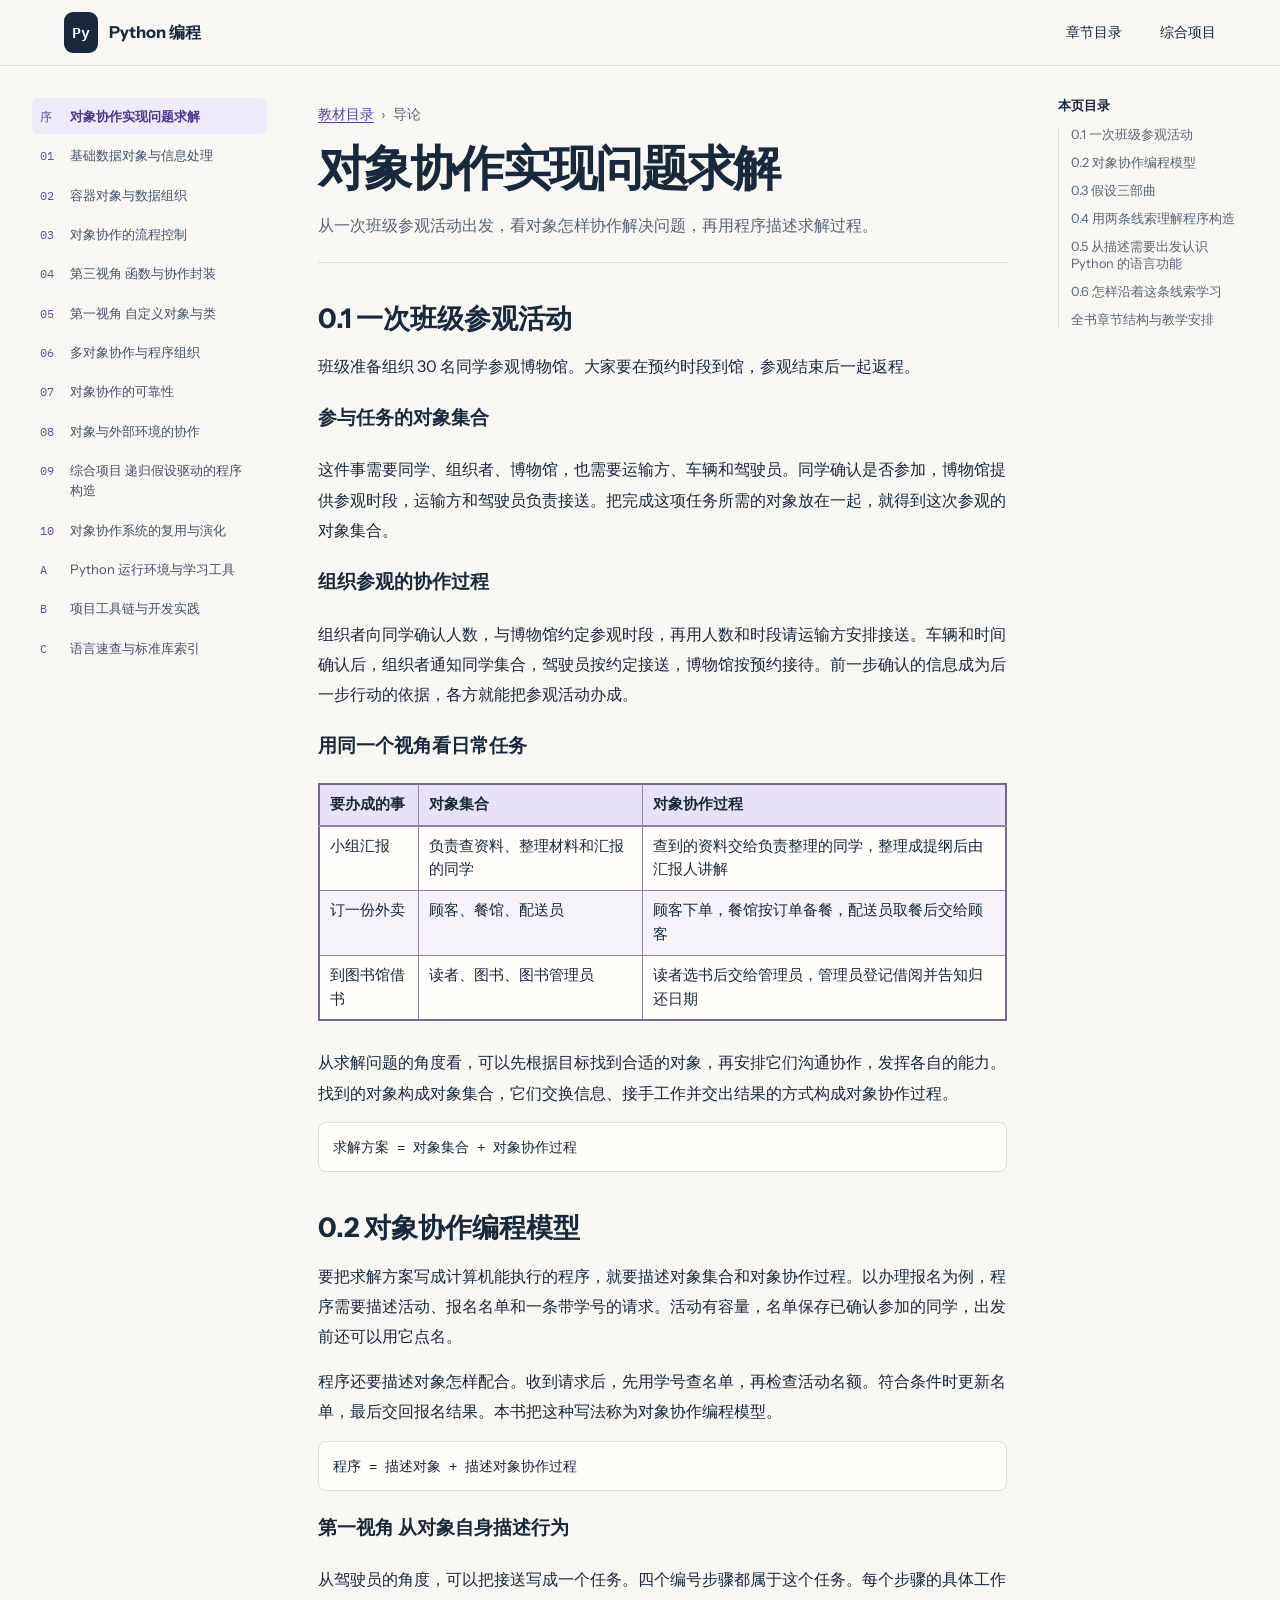
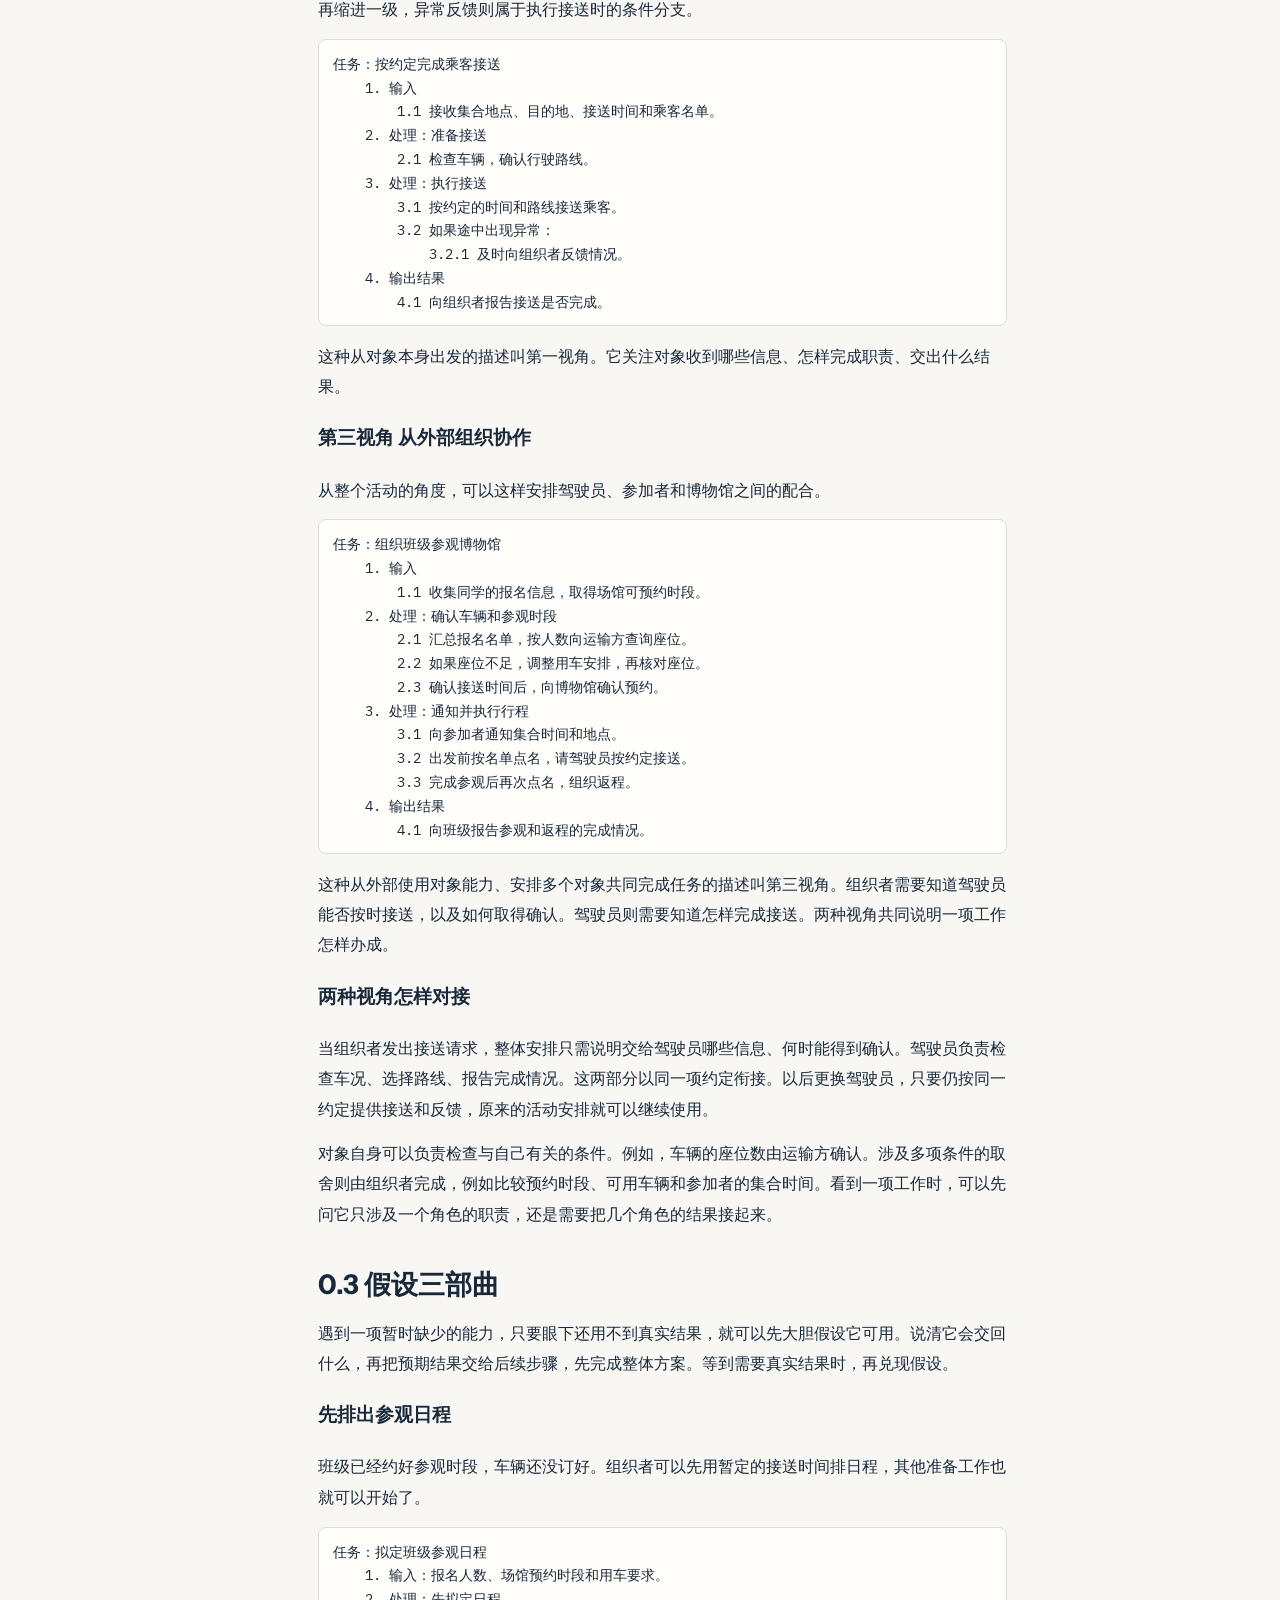
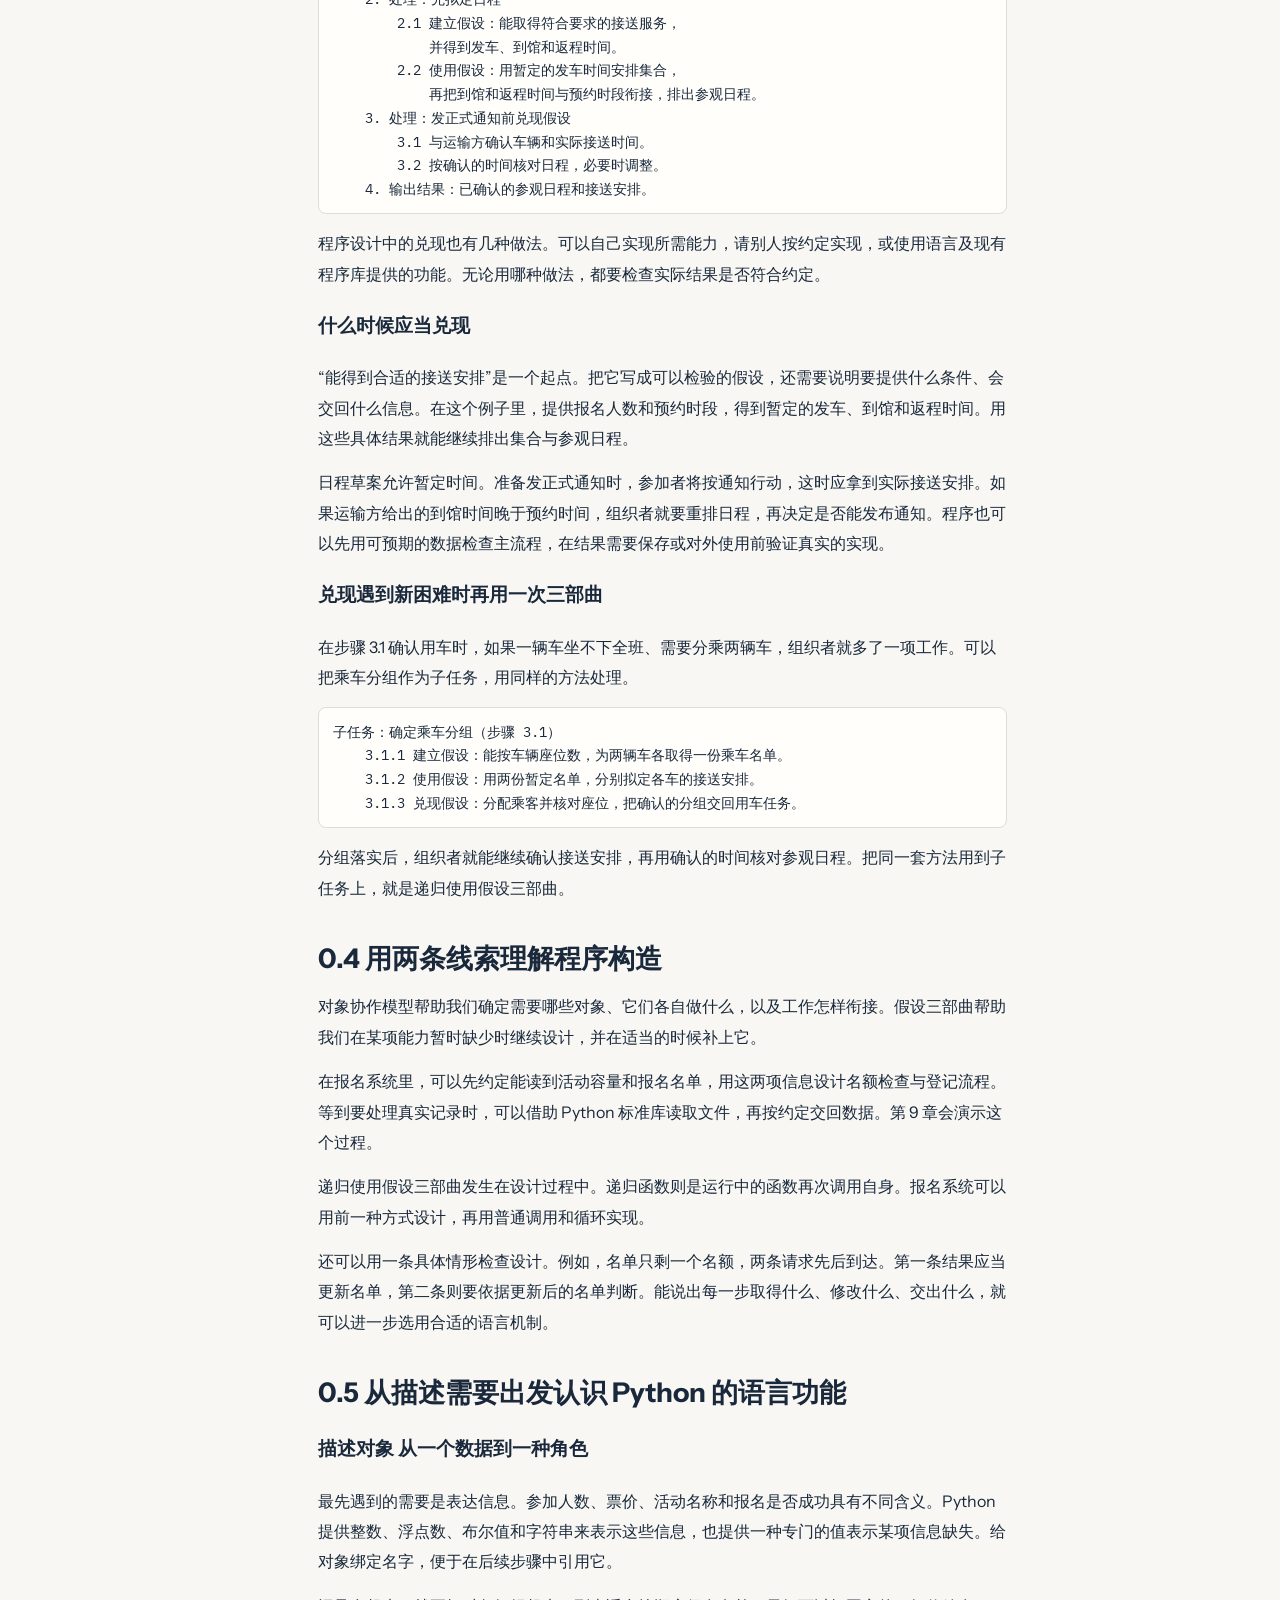
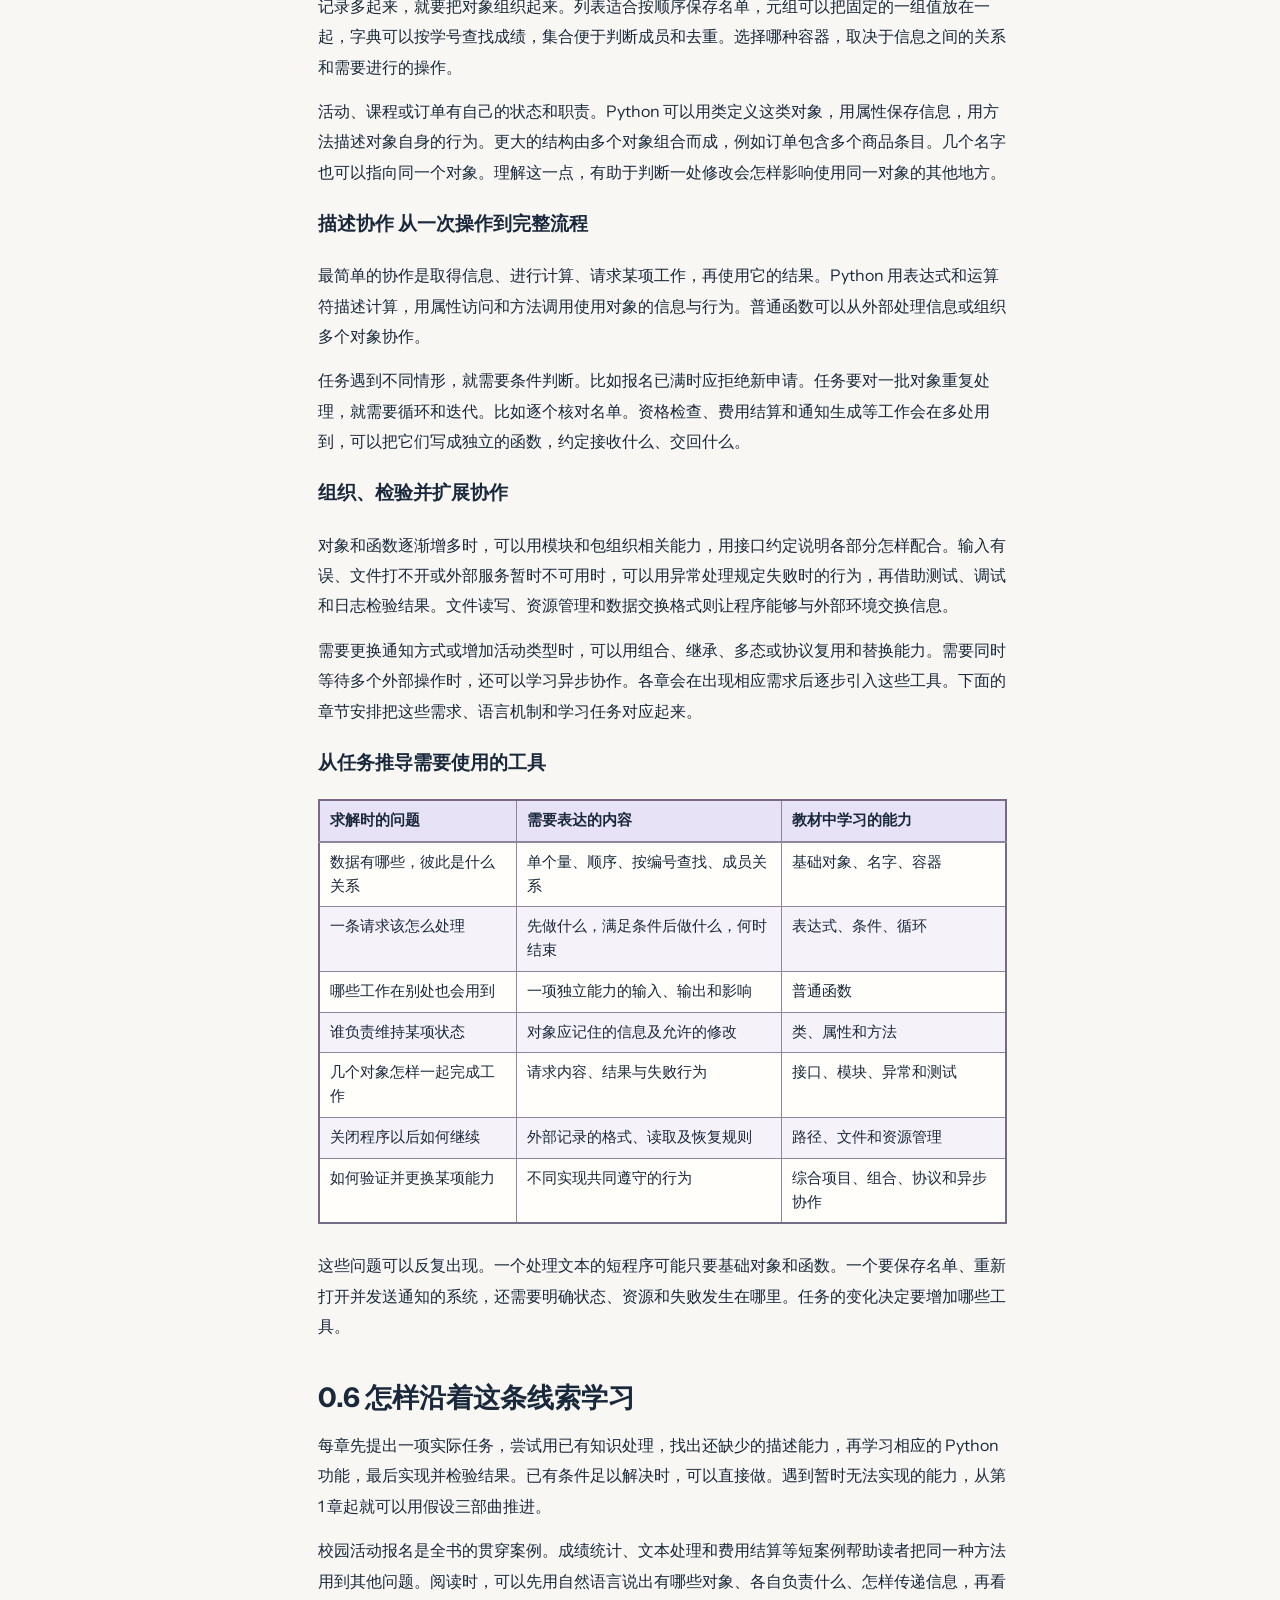
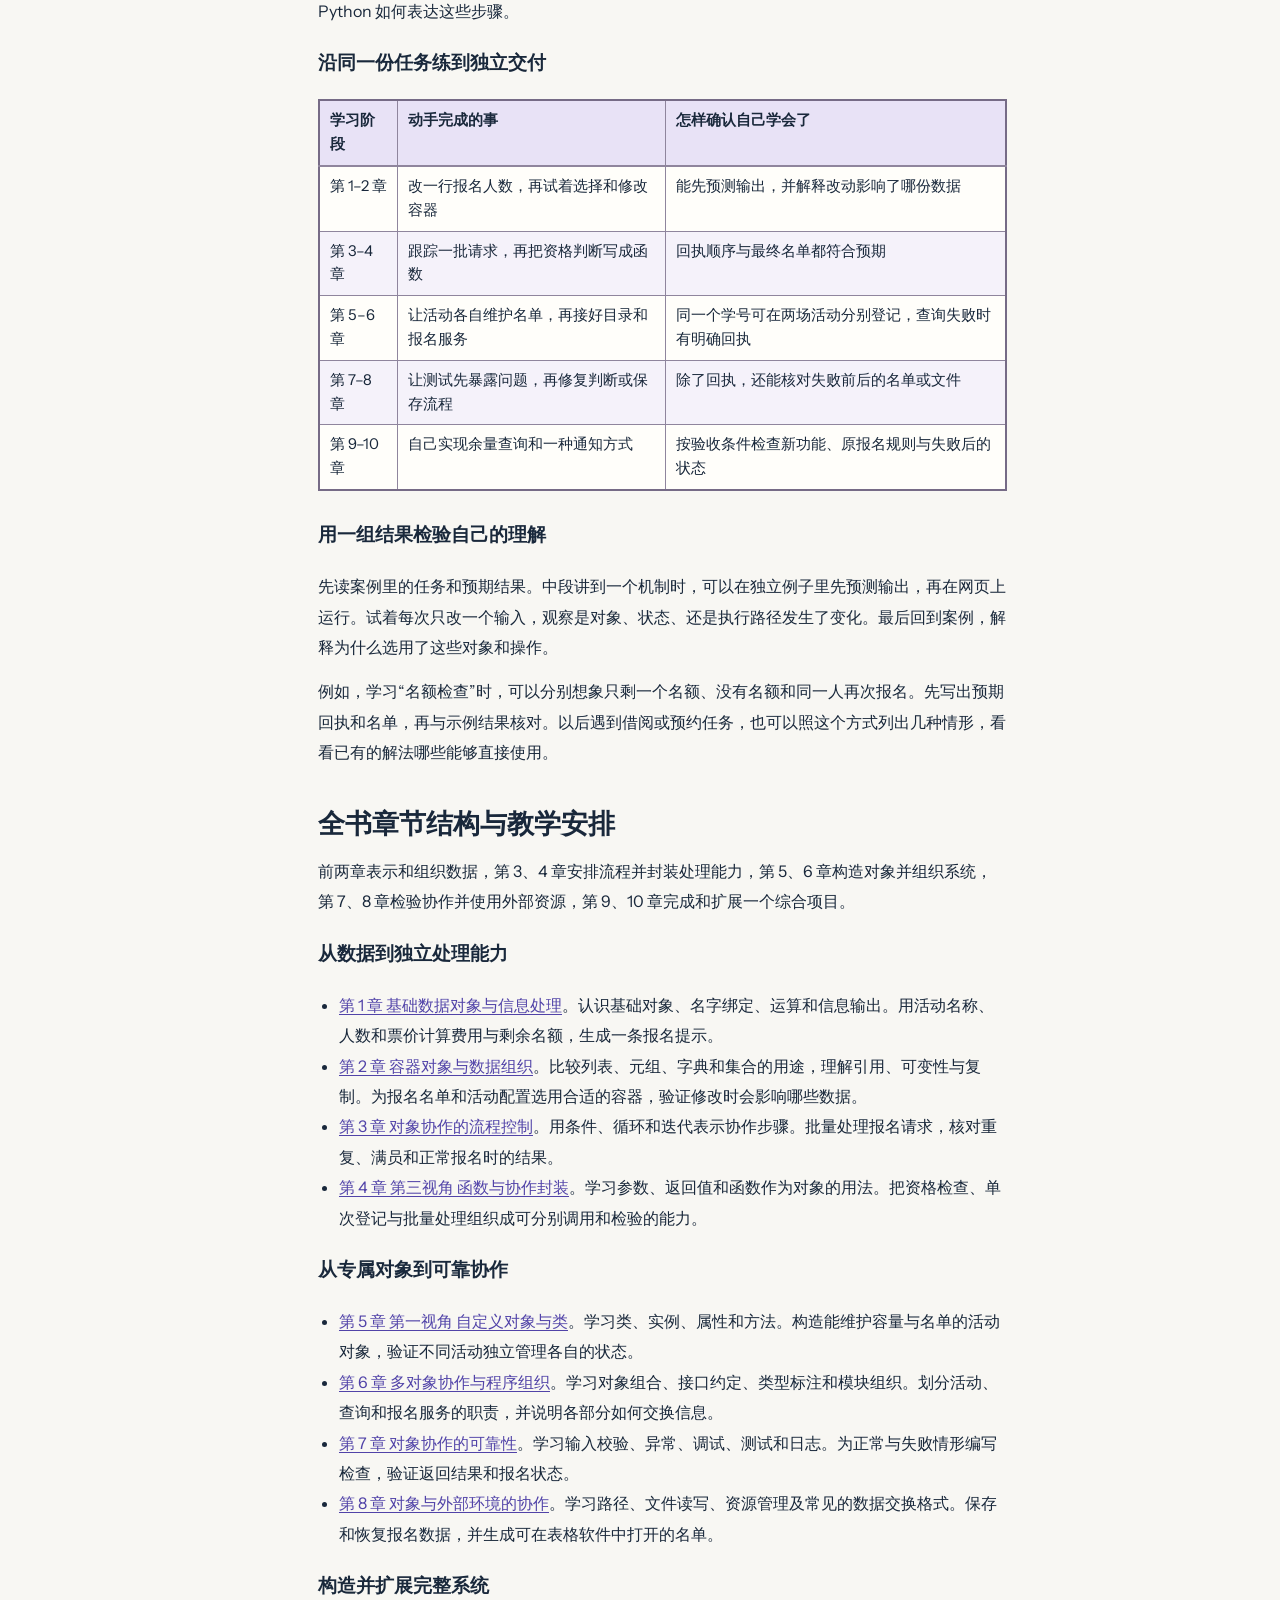
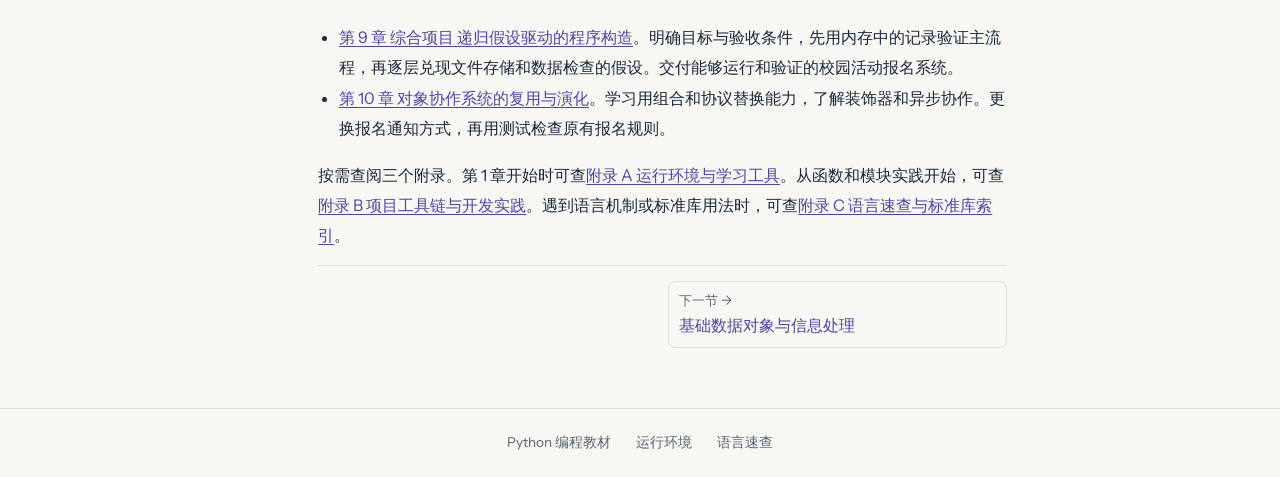
==== commit d86c7a74: "明确导论的对象集合与协作过程" ====
--- a/docs/chapter-00.html
+++ b/docs/chapter-00.html
@@ -27,20 +27,18 @@
    <nav aria-label="本页目录"><ol><li><a href="#section-1">0.1 一次班级参观活动</a></li><li><a href="#section-2">0.2 对象协作编程模型</a></li><li><a href="#section-3">0.3 假设三部曲</a></li><li><a href="#section-4">0.4 用两条线索理解程序构造</a></li><li><a href="#section-5">0.5 从描述需要出发认识 Python 的语言功能</a></li><li><a href="#section-6">0.6 怎样沿着这条线索学习</a></li><li><a href="#section-7">全书章节结构与教学安排</a></li></ol></nav>
   </details>
   <article><h2 id="section-1">0.1 一次班级参观活动</h2>
-<p>班级准备组织 30 名同学参观博物馆。出发前，组织者要确认谁参加、什么时候可以入馆、怎样接送，再把集合时间和地点通知给同学。</p>
-<h3>找到能承担各项工作的对象</h3>
-<p>组织者先请同学确认是否参加，把答复汇成报名名单。安排接送时，可以向运输方查询有哪些车、能坐几人。确认参观时间时，需要向博物馆询问可预约时段。</p>
-<div class="lesson-table"><table><thead><tr><th scope="col">要得到的结果</th><th scope="col">需要哪些信息</th><th scope="col">可以交给谁</th></tr></thead><tbody><tr><td>确认出行人数</td><td>每位同学的报名答复</td><td>同学提供答复，报名名单保留汇总结果</td></tr><tr><td>确认接送安排</td><td>人数、车辆座位数和可用时间</td><td>运输方提供车辆安排，驾驶员按约定接送</td></tr><tr><td>发出参观通知</td><td>预约时段、接送时间和集合地点</td><td>博物馆确认时段，组织者汇总安排并通知同学</td></tr></tbody></table></div>
-<p>同学、车辆、驾驶员和博物馆都可以看作对象。报名名单和行程表也是对象，它们保存后续工作要用的信息。了解一个对象，要看它能提供什么信息、处于什么状态、能做什么。安排用车时，需要知道车辆的座位数和可用时间。</p>
-<h3>让一个对象的结果交给下一个对象</h3>
-<p>报名名单汇总出 30 人，组织者就能向运输方提出座位需求。运输方交回可用车辆和接送时间，组织者拿这些结果同博物馆的预约时段核对。若座位不足，就继续协调车辆。确认能按时到达后，组织者把集合地点和出发时间通知给同学和驾驶员，到出发时再用报名名单点名。</p>
-<p>在这次活动里，同学的答复帮助组织者确定人数，人数决定座位需求，车辆和场馆的时间共同决定什么时候出发。对象通过交换信息和交接工作，把各自的能力用到了同一个任务中。</p>
-<h3>用对象和协作看待问题</h3>
-<p>从求解问题的角度看，世界由各种对象组成。面对一项任务，可以从目标出发，找到合适的对象，必要时建立名单、记录或其他工具，再让它们沟通协作，发挥各自的能力。图书借阅也可以这样分析。读者提供书号，馆藏目录交回可借状态，借阅服务据此办理登记。</p>
-<pre class="listing">解决问题 = 找到合适的对象 + 安排对象协作</pre>
+<p>班级准备组织 30 名同学参观博物馆。大家要在预约时段到馆，参观结束后一起返程。</p>
+<h3>参与任务的对象集合</h3>
+<p>这件事需要同学、组织者、博物馆，也需要运输方、车辆和驾驶员。同学确认是否参加，博物馆提供参观时段，运输方和驾驶员负责接送。把完成这项任务所需的对象放在一起，就得到这次参观的对象集合。</p>
+<h3>组织参观的协作过程</h3>
+<p>组织者向同学确认人数，与博物馆约定参观时段，再用人数和时段请运输方安排接送。车辆和时间确认后，组织者通知同学集合，驾驶员按约定接送，博物馆按预约接待。前一步确认的信息成为后一步行动的依据，各方就能把参观活动办成。</p>
+<h3>用同一个视角看日常任务</h3>
+<div class="lesson-table"><table><thead><tr><th scope="col">要办成的事</th><th scope="col">对象集合</th><th scope="col">对象协作过程</th></tr></thead><tbody><tr><td>小组汇报</td><td>负责查资料、整理材料和汇报的同学</td><td>查到的资料交给负责整理的同学，整理成提纲后由汇报人讲解</td></tr><tr><td>订一份外卖</td><td>顾客、餐馆、配送员</td><td>顾客下单，餐馆按订单备餐，配送员取餐后交给顾客</td></tr><tr><td>到图书馆借书</td><td>读者、图书、图书管理员</td><td>读者选书后交给管理员，管理员登记借阅并告知归还日期</td></tr></tbody></table></div>
+<p>从求解问题的角度看，可以先根据目标找到合适的对象，再安排它们沟通协作，发挥各自的能力。找到的对象构成对象集合，它们交换信息、接手工作并交出结果的方式构成对象协作过程。</p>
+<pre class="listing">求解方案 = 对象集合 + 对象协作过程</pre>
 <h2 id="section-2">0.2 对象协作编程模型</h2>
-<p>如果请计算机协助办理报名，就要把这套求解办法写成计算机能执行的描述。以一次报名为例，要描述的对象包括活动、报名名单和一条带学号的请求。活动有容量，名单记录已确认参加的同学。</p>
-<p>对象怎样配合也要写清楚。收到请求后，先用学号查名单，再检查活动名额。符合条件时更新名单，最后把处理结果交回。这样，程序既说明了求解需要哪些对象，也说明了各对象怎样交换信息、完成工作。这就是本书的对象协作编程模型。</p>
+<p>要把求解方案写成计算机能执行的程序，就要描述对象集合和对象协作过程。以办理报名为例，程序需要描述活动、报名名单和一条带学号的请求。活动有容量，名单保存已确认参加的同学，出发前还可以用它点名。</p>
+<p>程序还要描述对象怎样配合。收到请求后，先用学号查名单，再检查活动名额。符合条件时更新名单，最后交回报名结果。本书把这种写法称为对象协作编程模型。</p>
 <pre class="listing">程序 = 描述对象 + 描述对象协作过程</pre>
 <h3>第一视角 从对象自身描述行为</h3>
 <p>从驾驶员的角度，可以把接送写成一个任务。四个编号步骤都属于这个任务。每个步骤的具体工作再缩进一级，异常反馈则属于执行接送时的条件分支。</p>
